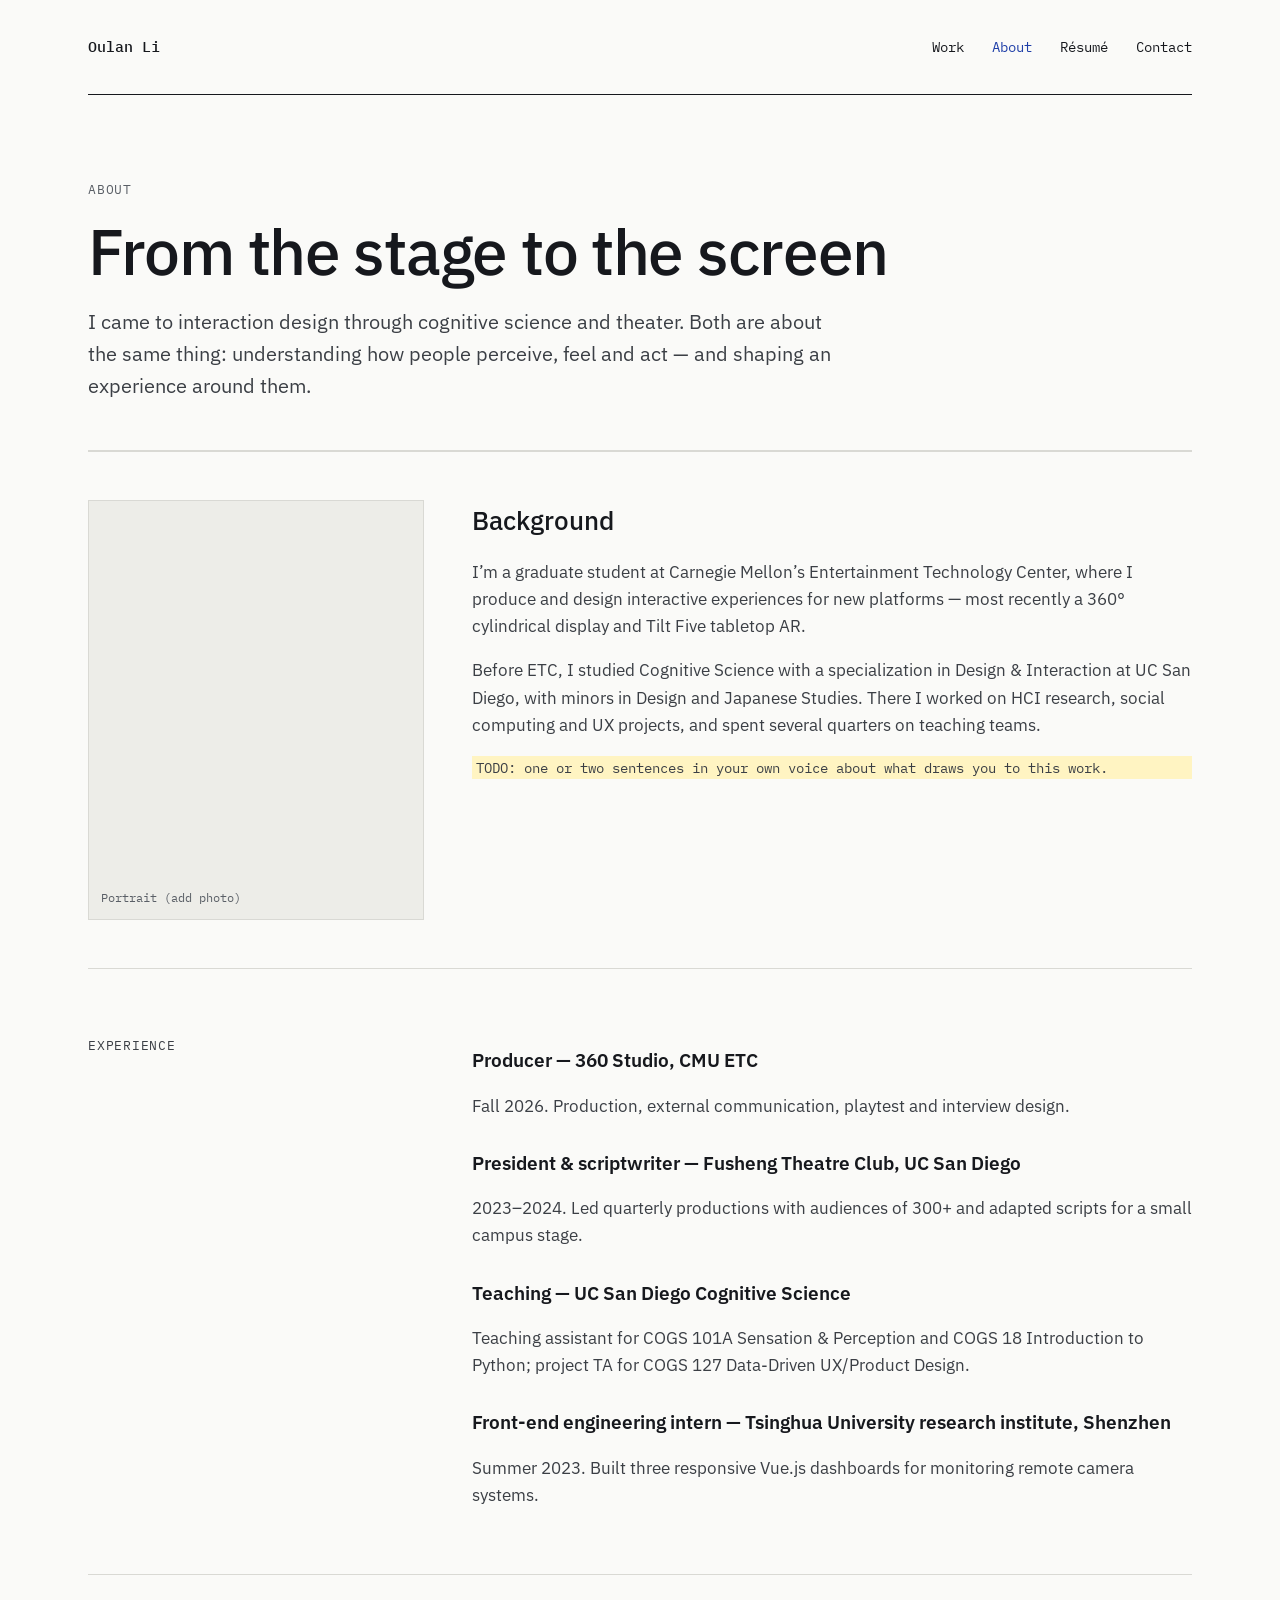
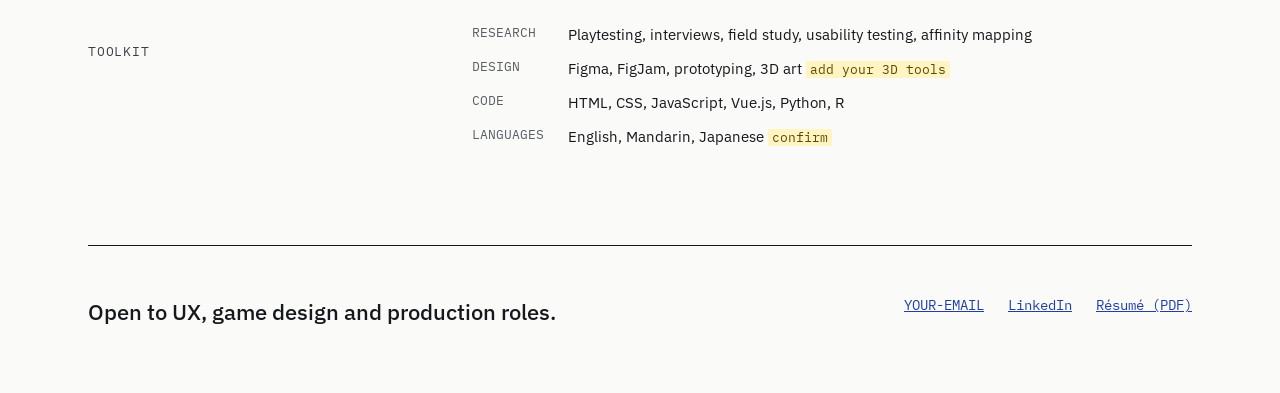
==== about.html @ d8c707fb "Initial portfolio site (Lab Notebook direction) Co-Authored-By: Claude Opus 5.5 <noreply@anthropic.c" ====
<!doctype html>
<html lang="en">
<head>
<meta charset="utf-8">
<meta name="viewport" content="width=device-width, initial-scale=1">
<title>About — Oulan Li</title>
<meta name="description" content="About Oulan Li: producer, designer and researcher at CMU's Entertainment Technology Center.">
<link rel="preconnect" href="https://fonts.googleapis.com">
<link rel="preconnect" href="https://fonts.gstatic.com" crossorigin>
<link href="https://fonts.googleapis.com/css2?family=IBM+Plex+Mono:wght@400;500&family=IBM+Plex+Sans:wght@400;500;600&display=swap" rel="stylesheet">
<link rel="stylesheet" href="assets/style.css">
</head>
<body>
<div class="wrap">

  <header class="site-header">
    <a class="name" href="index.html">Oulan Li</a>
    <nav aria-label="Main">
      <a href="index.html#work">Work</a>
      <a href="about.html" aria-current="page">About</a>
      <a href="assets/Oulan-Li-Resume.pdf">Résumé</a>
      <a href="#contact">Contact</a>
    </nav>
  </header>

  <main>
    <section class="case-head">
      <p class="label">About</p>
      <h1>From the stage to the screen</h1>
      <p class="summary">I came to interaction design through cognitive science and theater. Both are about the same thing: understanding how people perceive, feel and act — and shaping an experience around them.</p>
    </section>

    <section class="case-section">
      <figure class="fig" style="max-width: 360px"><div class="placeholder" style="aspect-ratio: 4 / 5">Portrait (add photo)</div></figure>
      <div class="body">
        <h2>Background</h2>
        <p>I’m a graduate student at Carnegie Mellon’s Entertainment Technology Center, where I produce and design interactive experiences for new platforms — most recently a 360° cylindrical display and Tilt Five tabletop AR.</p>
        <p>Before ETC, I studied Cognitive Science with a specialization in Design &amp; Interaction at UC San Diego, with minors in Design and Japanese Studies. There I worked on HCI research, social computing and UX projects, and spent several quarters on teaching teams.</p>
        <p class="todo">TODO: one or two sentences in your own voice about what draws you to this work.</p>
      </div>
    </section>

    <section class="case-section">
      <p class="label">Experience</p>
      <div class="body">
        <h3>Producer — 360 Studio, CMU ETC</h3>
        <p>Fall 2026. Production, external communication, playtest and interview design.</p>
        <h3>President &amp; scriptwriter — Fusheng Theatre Club, UC San Diego</h3>
        <p>2023–2024. Led quarterly productions with audiences of 300+ and adapted scripts for a small campus stage.</p>
        <h3>Teaching — UC San Diego Cognitive Science</h3>
        <p>Teaching assistant for COGS 101A Sensation &amp; Perception and COGS 18 Introduction to Python; project TA for COGS 127 Data-Driven UX/Product Design.</p>
        <h3>Front-end engineering intern — Tsinghua University research institute, Shenzhen</h3>
        <p>Summer 2023. Built three responsive Vue.js dashboards for monitoring remote camera systems.</p>
      </div>
    </section>

    <section class="case-section">
      <p class="label">Toolkit</p>
      <div class="body">
        <dl class="facts">
          <dt>RESEARCH</dt><dd>Playtesting, interviews, field study, usability testing, affinity mapping</dd>
          <dt>DESIGN</dt><dd>Figma, FigJam, prototyping, 3D art <span class="todo">add your 3D tools</span></dd>
          <dt>CODE</dt><dd>HTML, CSS, JavaScript, Vue.js, Python, R</dd>
          <dt>LANGUAGES</dt><dd>English, Mandarin, Japanese <span class="todo">confirm</span></dd>
        </dl>
      </div>
    </section>
  </main>

  <footer class="site-footer" id="contact">
    <p>Open to UX, game design and production roles.</p>
    <div class="links">
      <a href="mailto:YOUR-EMAIL">YOUR-EMAIL</a>
      <a href="https://www.linkedin.com/in/oulan-li-69a9032a8">LinkedIn</a>
      <a href="assets/Oulan-Li-Resume.pdf">Résumé (PDF)</a>
    </div>
  </footer>
</div>
</body>
</html>
---- assets/style.css ----
/* Oulan Li — portfolio
   Edit the colors and fonts here; every page uses these variables. */
:root {
  --bg: #FAFAF8;
  --ink: #16181D;
  --body: #3B3F45;
  --muted: #5A5F66;
  --rule: #D9D9D4;
  --fig: #EDEDE8;
  --accent: #1F3FA8;
  --accent-hover: #142C7A;
  --sans: 'IBM Plex Sans', system-ui, -apple-system, sans-serif;
  --mono: 'IBM Plex Mono', ui-monospace, Menlo, monospace;
  --max: 1200px;
  --gutter: clamp(16px, 4vw, 48px);
}

*, *::before, *::after { box-sizing: border-box; }
html { scroll-behavior: smooth; }
body {
  margin: 0;
  background: var(--bg);
  color: var(--ink);
  font-family: var(--sans);
  font-size: 17px;
  line-height: 1.6;
  -webkit-font-smoothing: antialiased;
}
img, video { max-width: 100%; display: block; }
a { color: var(--accent); }
a:hover { color: var(--accent-hover); }
:focus-visible { outline: 2px solid var(--accent); outline-offset: 3px; }

.wrap { max-width: var(--max); margin: 0 auto; padding: 0 var(--gutter); }
.mono { font-family: var(--mono); }
.label { font-family: var(--mono); font-size: 13px; letter-spacing: 0.06em; color: var(--muted); text-transform: uppercase; }

/* Header */
.site-header { display: flex; flex-wrap: wrap; justify-content: space-between; align-items: center; gap: 16px; padding: 28px 0; border-bottom: 1px solid var(--ink); }
.site-header .name { font-family: var(--mono); font-weight: 500; font-size: 15px; color: var(--ink); text-decoration: none; }
.site-header nav { display: flex; flex-wrap: wrap; gap: 28px; font-family: var(--mono); font-size: 14px; }
.site-header nav a { color: var(--ink); text-decoration: none; padding: 8px 0; }
.site-header nav a:hover, .site-header nav a[aria-current="page"] { color: var(--accent); }

/* Home hero */
.hero { display: grid; grid-template-columns: repeat(auto-fit, minmax(280px, 1fr)); gap: 48px; padding: 96px 0 80px; border-bottom: 1px solid var(--rule); }
.hero .lead { grid-column: 1 / -1; max-width: 900px; }
.hero h1 { margin: 24px 0 0; font-size: clamp(32px, 4.6vw, 60px); line-height: 1.12; font-weight: 500; letter-spacing: -0.02em; }
.hero p { margin: 0; font-size: 18px; color: var(--body); }
.facts { margin: 0; display: grid; grid-template-columns: auto 1fr; gap: 10px 24px; font-size: 15px; align-content: start; }
.facts dt { font-family: var(--mono); font-size: 13px; color: var(--muted); }
.facts dd { margin: 0; }

/* Work index */
.section-head { display: flex; flex-wrap: wrap; justify-content: space-between; align-items: baseline; gap: 12px; margin-bottom: 32px; }
.section-head h2 { margin: 0; font-size: 28px; font-weight: 500; }
.work { padding: 72px 0 24px; }
.entry { display: grid; grid-template-columns: repeat(auto-fit, minmax(260px, 1fr)); gap: 32px; padding: 32px 0; border-top: 1px solid var(--rule); color: var(--ink); text-decoration: none; }
.entry:hover h3 { color: var(--accent); }
.entry .meta { display: flex; flex-wrap: wrap; gap: 12px; font-family: var(--mono); font-size: 13px; color: var(--muted); }
.entry h3 { margin: 8px 0; font-size: 30px; font-weight: 500; letter-spacing: -0.01em; transition: color .15s; }
.entry p { margin: 0 0 12px; color: var(--body); }
.entry .role { font-size: 15px; color: var(--ink); }
.entry .tags { font-family: var(--mono); font-size: 13px; color: var(--accent); }
.live { color: var(--accent); }

/* Figures: replace .placeholder with <img> when you add images */
.fig { margin: 0; }
.fig img, .fig video, .fig .placeholder { width: 100%; aspect-ratio: 16 / 10; object-fit: cover; border: 1px solid var(--rule); background: var(--fig); }
.fig .placeholder { display: flex; align-items: flex-end; padding: 12px; font-family: var(--mono); font-size: 12px; color: var(--muted); }
.fig figcaption { margin-top: 10px; font-family: var(--mono); font-size: 12px; color: var(--muted); }

/* Footer */
.site-footer { display: flex; flex-wrap: wrap; justify-content: space-between; gap: 24px; padding: 48px 0 64px; margin-top: 48px; border-top: 1px solid var(--ink); }
.site-footer p { margin: 0; font-size: 22px; font-weight: 500; }
.site-footer .links { display: flex; flex-wrap: wrap; gap: 24px; font-family: var(--mono); font-size: 14px; }

/* Case study pages */
.case-head { padding: 72px 0 48px; border-bottom: 1px solid var(--rule); }
.case-head h1 { margin: 16px 0 20px; font-size: clamp(36px, 5vw, 64px); line-height: 1.08; font-weight: 500; letter-spacing: -0.02em; }
.case-head .summary { max-width: 760px; margin: 0; font-size: 20px; color: var(--body); }
.case-facts { display: grid; grid-template-columns: repeat(auto-fit, minmax(180px, 1fr)); gap: 24px; margin: 40px 0 0; }
.case-facts dt { font-family: var(--mono); font-size: 12px; letter-spacing: 0.06em; color: var(--muted); text-transform: uppercase; }
.case-facts dd { margin: 6px 0 0; font-size: 15px; }
.case-hero { padding: 40px 0; }
.case-section { display: grid; grid-template-columns: repeat(auto-fit, minmax(260px, 1fr)); gap: 16px 48px; padding: 48px 0; border-top: 1px solid var(--rule); }
.case-section > .label { padding-top: 6px; }
.case-section .body { grid-column: span 2; max-width: 760px; }
@media (max-width: 640px) { .case-section .body { grid-column: auto; } }
.case-section h2 { margin: 0 0 16px; font-size: 26px; font-weight: 500; }
.case-section h3 { margin: 28px 0 8px; font-size: 19px; font-weight: 600; }
.case-section p, .case-section li { color: var(--body); }
.case-section ul, .case-section ol { padding-left: 20px; }
.case-section li { margin-bottom: 8px; }
.figs { display: grid; grid-template-columns: repeat(auto-fit, minmax(260px, 1fr)); gap: 24px; margin: 24px 0; }
.callout { margin: 24px 0; padding: 20px 24px; border-left: 0; border-top: 2px solid var(--ink); background: #F1F1EC; }
.callout p { margin: 0; color: var(--ink); }
.case-nav { display: flex; flex-wrap: wrap; justify-content: space-between; gap: 16px; padding: 40px 0; border-top: 1px solid var(--ink); font-family: var(--mono); font-size: 14px; }
.case-nav a { text-decoration: none; }
.todo { background: #FFF4C2; color: #5C4A00; padding: 0 4px; font-family: var(--mono); font-size: 0.85em; }
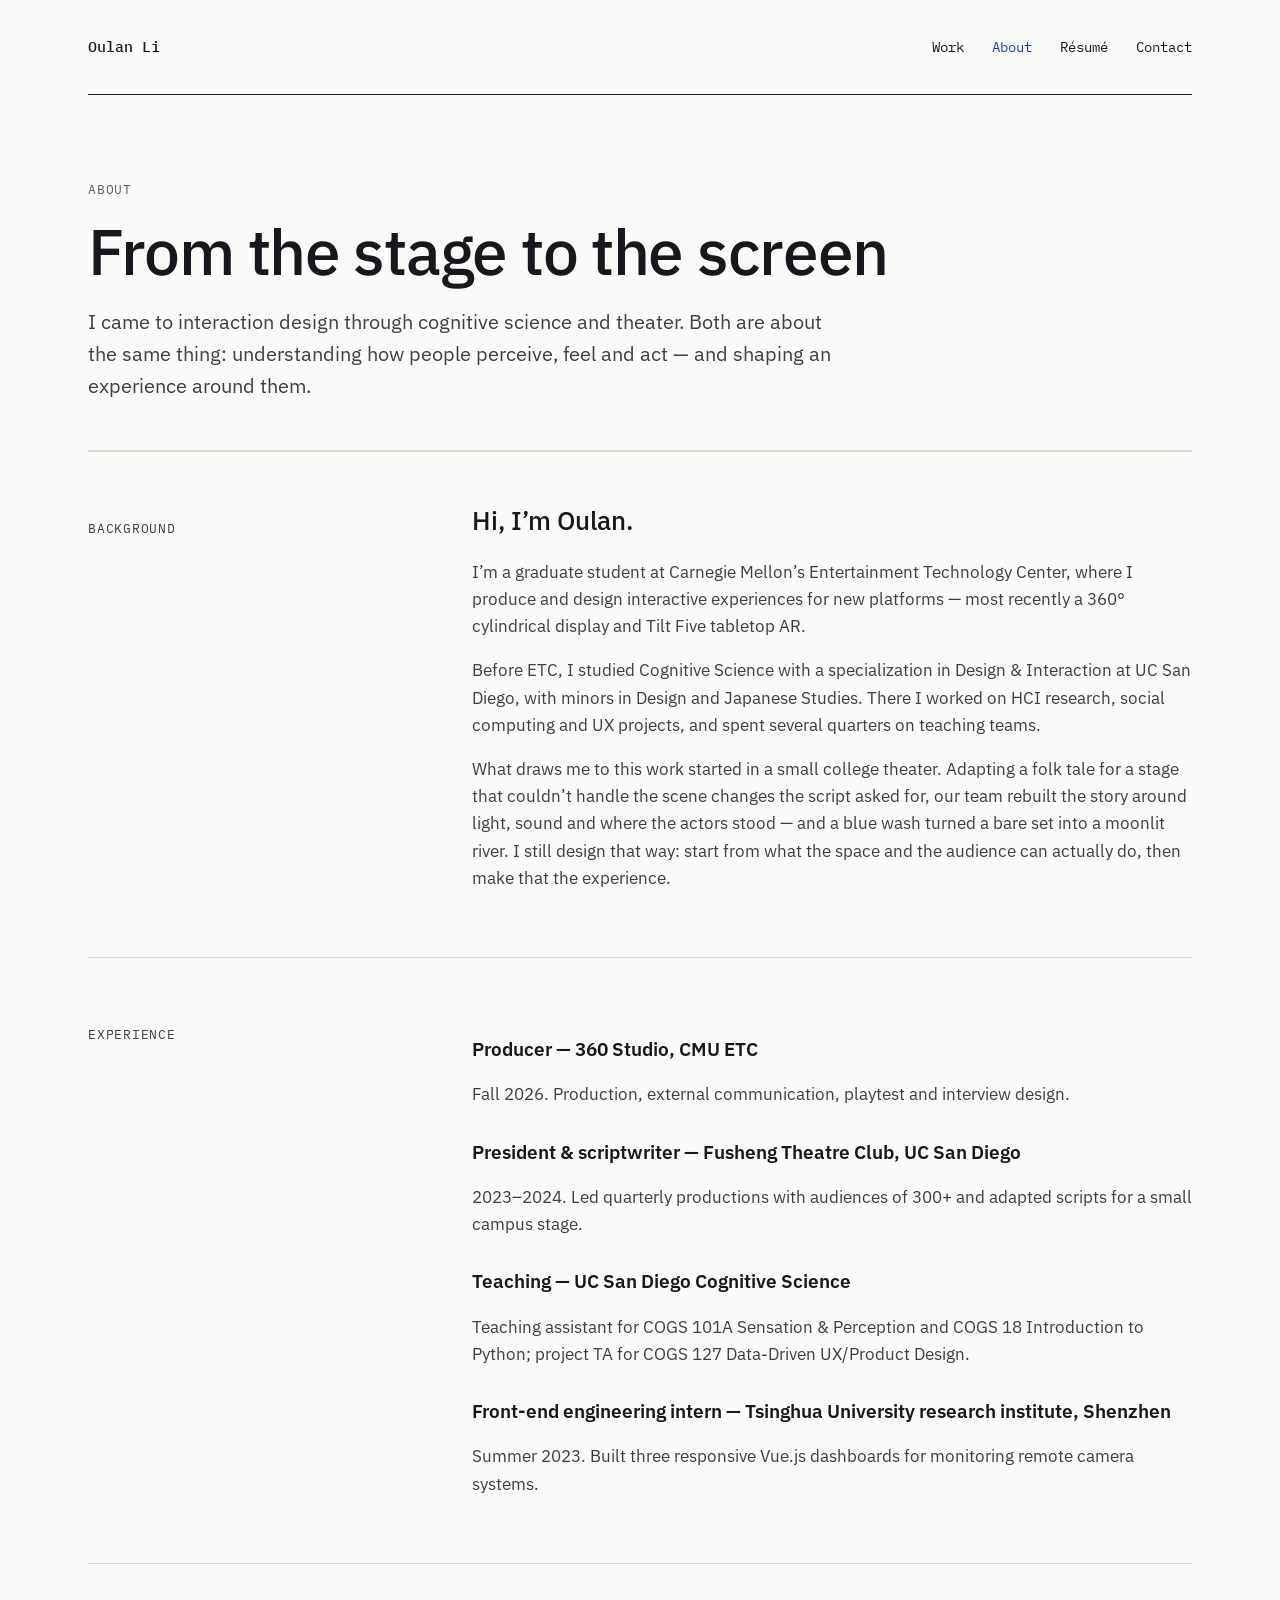
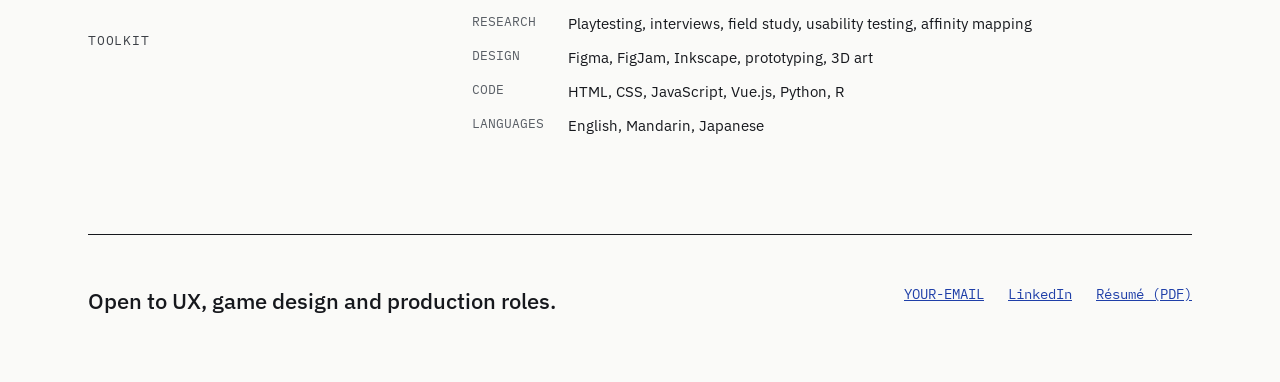
==== commit 96ba1f2f: "Add project images and fill in case study content Co-Authored-By: Claude Opus 5.5 <noreply@anthropic" ====
--- a/about.html
+++ b/about.html
@@ -31,12 +31,12 @@
     </section>
 
     <section class="case-section">
-      <figure class="fig" style="max-width: 360px"><div class="placeholder" style="aspect-ratio: 4 / 5">Portrait (add photo)</div></figure>
+      <p class="label">Background</p>
       <div class="body">
-        <h2>Background</h2>
+        <h2>Hi, I’m Oulan.</h2>
         <p>I’m a graduate student at Carnegie Mellon’s Entertainment Technology Center, where I produce and design interactive experiences for new platforms — most recently a 360° cylindrical display and Tilt Five tabletop AR.</p>
         <p>Before ETC, I studied Cognitive Science with a specialization in Design &amp; Interaction at UC San Diego, with minors in Design and Japanese Studies. There I worked on HCI research, social computing and UX projects, and spent several quarters on teaching teams.</p>
-        <p class="todo">TODO: one or two sentences in your own voice about what draws you to this work.</p>
+        <p>What draws me to this work started in a small college theater. Adapting a folk tale for a stage that couldn’t handle the scene changes the script asked for, our team rebuilt the story around light, sound and where the actors stood — and a blue wash turned a bare set into a moonlit river. I still design that way: start from what the space and the audience can actually do, then make that the experience.</p>
       </div>
     </section>
 
@@ -59,9 +59,9 @@
       <div class="body">
         <dl class="facts">
           <dt>RESEARCH</dt><dd>Playtesting, interviews, field study, usability testing, affinity mapping</dd>
-          <dt>DESIGN</dt><dd>Figma, FigJam, prototyping, 3D art <span class="todo">add your 3D tools</span></dd>
+          <dt>DESIGN</dt><dd>Figma, FigJam, Inkscape, prototyping, 3D art</dd>
           <dt>CODE</dt><dd>HTML, CSS, JavaScript, Vue.js, Python, R</dd>
-          <dt>LANGUAGES</dt><dd>English, Mandarin, Japanese <span class="todo">confirm</span></dd>
+          <dt>LANGUAGES</dt><dd>English, Mandarin, Japanese</dd>
         </dl>
       </div>
     </section>
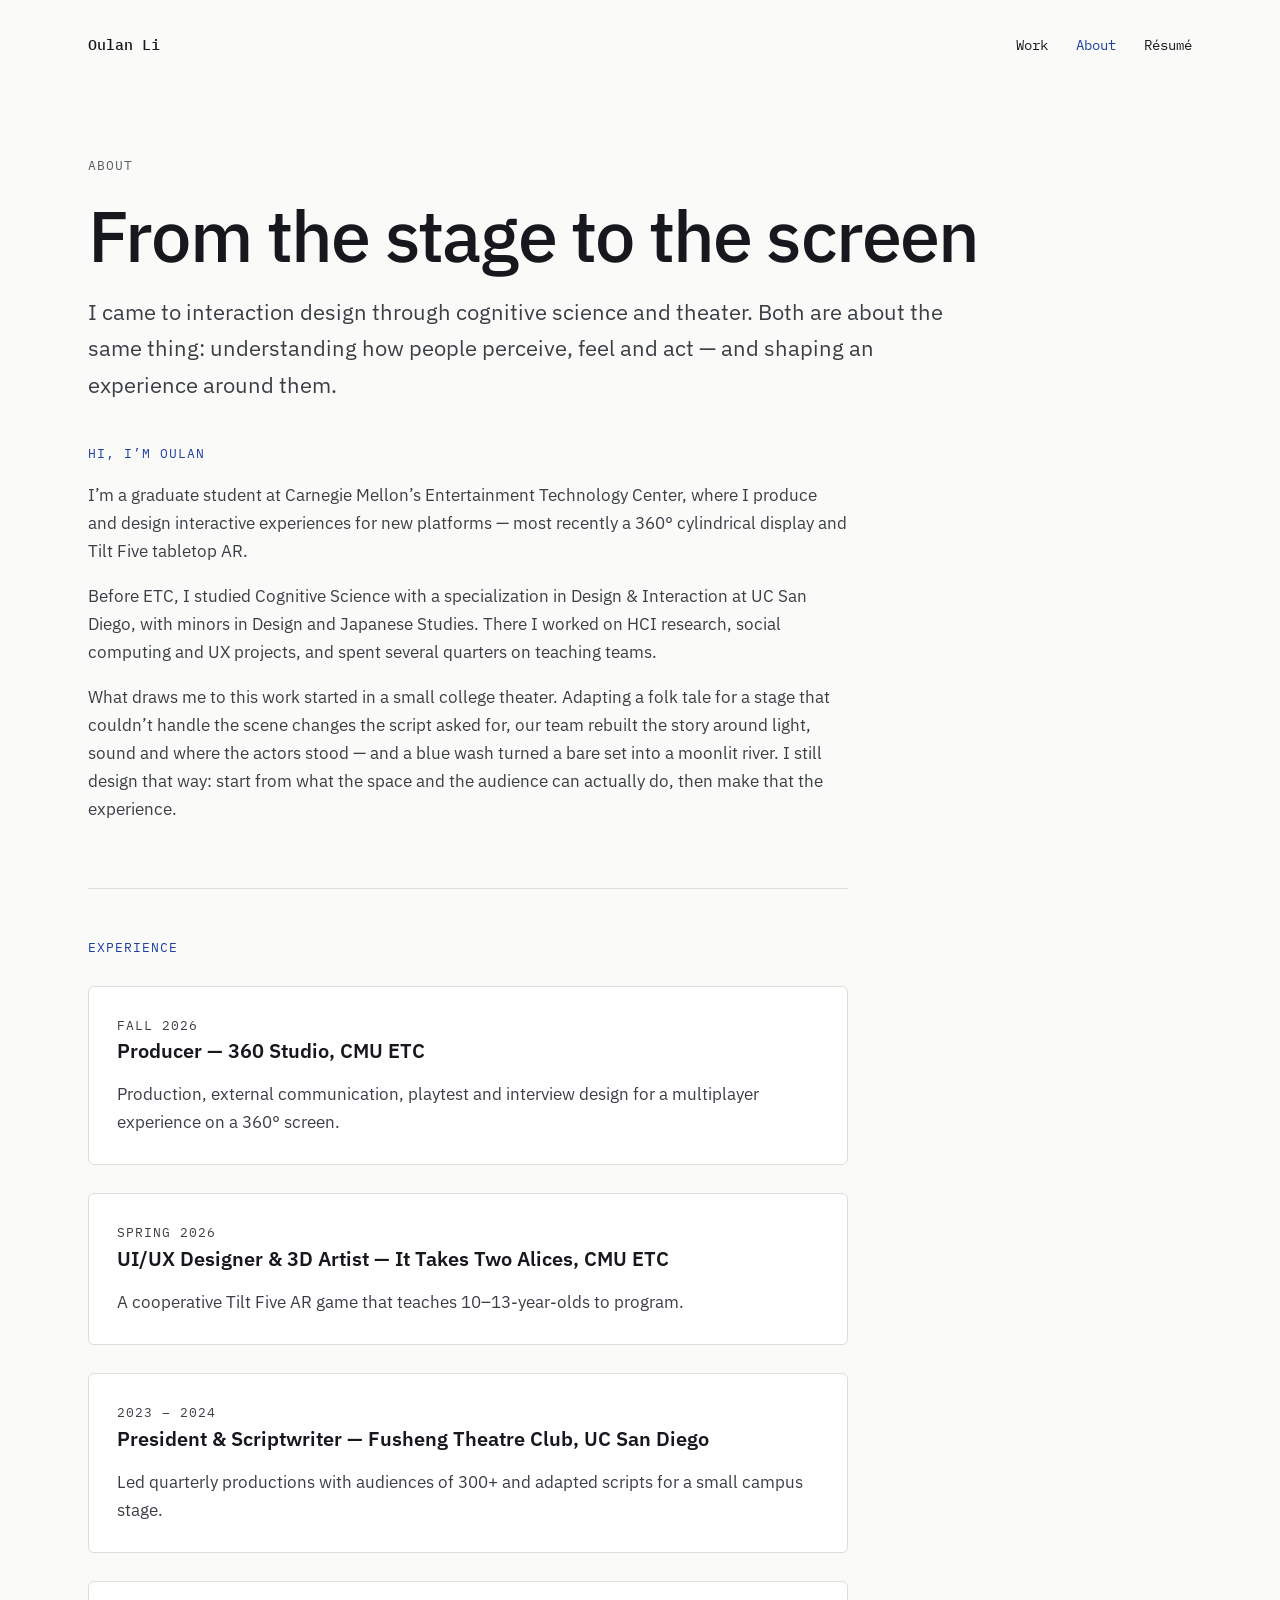
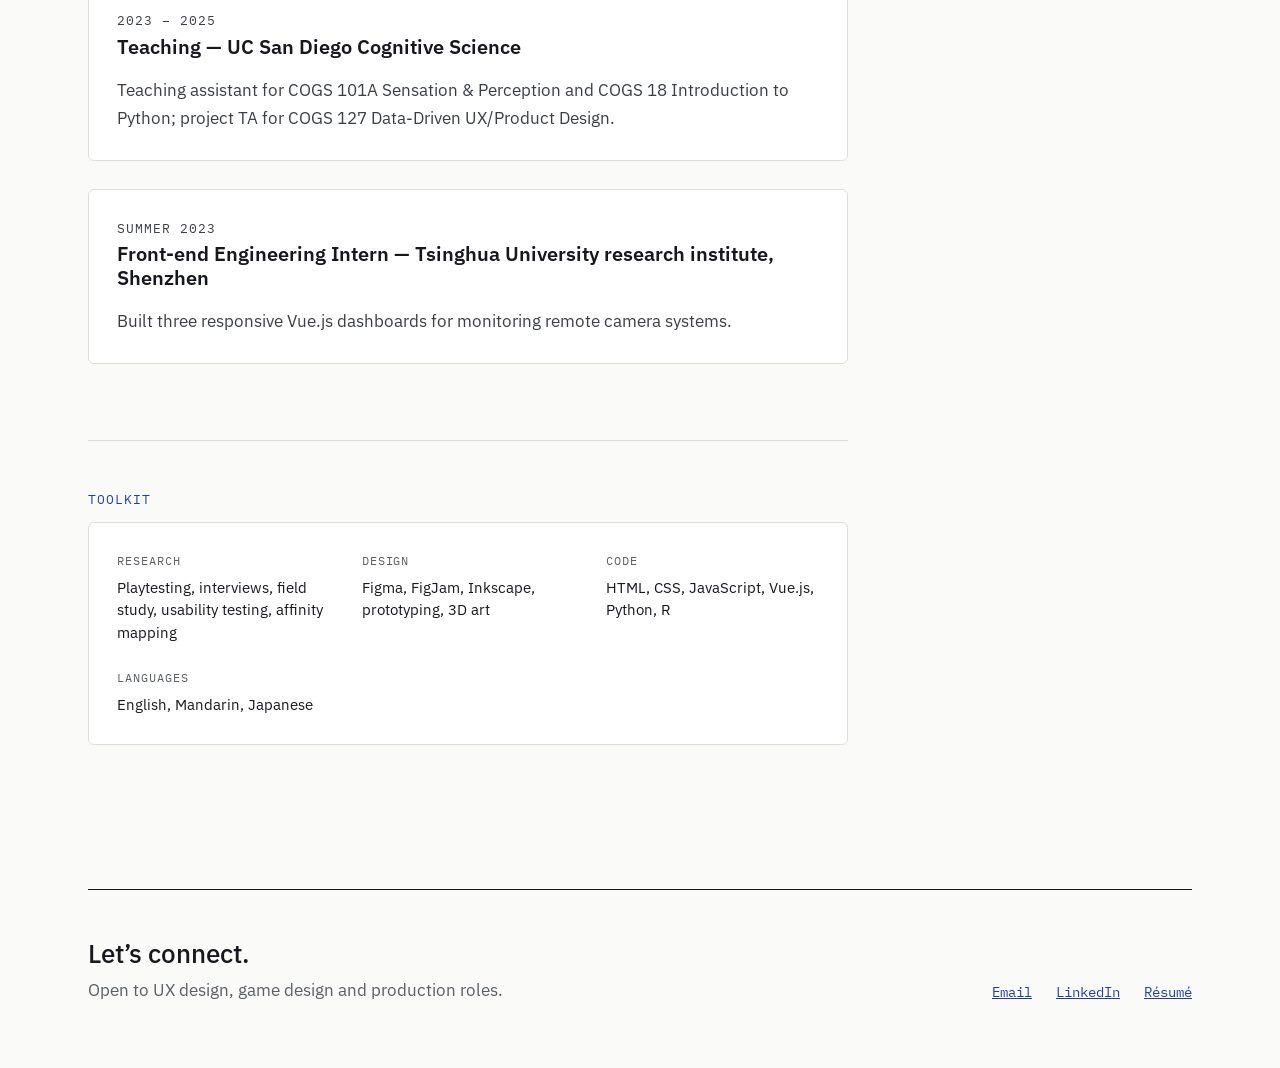
==== commit d1c6a7f3: "Restructure homepage and case studies after reference portfolios Co-Authored-By: Claude Opus 5.5 <no" ====
--- a/about.html
+++ b/about.html
@@ -4,7 +4,7 @@
 <meta charset="utf-8">
 <meta name="viewport" content="width=device-width, initial-scale=1">
 <title>About — Oulan Li</title>
-<meta name="description" content="About Oulan Li: producer, designer and researcher at CMU's Entertainment Technology Center.">
+<meta name="description" content="About Oulan Li: producer, designer and researcher at CMU’s Entertainment Technology Center.">
 <link rel="preconnect" href="https://fonts.googleapis.com">
 <link rel="preconnect" href="https://fonts.gstatic.com" crossorigin>
 <link href="https://fonts.googleapis.com/css2?family=IBM+Plex+Mono:wght@400;500&family=IBM+Plex+Sans:wght@400;500;600&display=swap" rel="stylesheet">
@@ -12,67 +12,52 @@
 </head>
 <body>
 <div class="wrap">
-
   <header class="site-header">
     <a class="name" href="index.html">Oulan Li</a>
     <nav aria-label="Main">
       <a href="index.html#work">Work</a>
       <a href="about.html" aria-current="page">About</a>
       <a href="assets/Oulan-Li-Resume.pdf">Résumé</a>
-      <a href="#contact">Contact</a>
     </nav>
   </header>
-
   <main>
-    <section class="case-head">
+    <header class="cs-head" style="text-align:left; margin:0; max-width:900px">
       <p class="label">About</p>
       <h1>From the stage to the screen</h1>
-      <p class="summary">I came to interaction design through cognitive science and theater. Both are about the same thing: understanding how people perceive, feel and act — and shaping an experience around them.</p>
-    </section>
-
-    <section class="case-section">
-      <p class="label">Background</p>
-      <div class="body">
-        <h2>Hi, I’m Oulan.</h2>
+      <p class="sub">I came to interaction design through cognitive science and theater. Both are about the same thing: understanding how people perceive, feel and act — and shaping an experience around them.</p>
+    </header>
+    <div class="cs-body">
+      <section class="cs-section" id="story"><p class="label">Hi, I’m Oulan</p>
         <p>I’m a graduate student at Carnegie Mellon’s Entertainment Technology Center, where I produce and design interactive experiences for new platforms — most recently a 360° cylindrical display and Tilt Five tabletop AR.</p>
         <p>Before ETC, I studied Cognitive Science with a specialization in Design &amp; Interaction at UC San Diego, with minors in Design and Japanese Studies. There I worked on HCI research, social computing and UX projects, and spent several quarters on teaching teams.</p>
         <p>What draws me to this work started in a small college theater. Adapting a folk tale for a stage that couldn’t handle the scene changes the script asked for, our team rebuilt the story around light, sound and where the actors stood — and a blue wash turned a bare set into a moonlit river. I still design that way: start from what the space and the audience can actually do, then make that the experience.</p>
-      </div>
-    </section>
-
-    <section class="case-section">
-      <p class="label">Experience</p>
-      <div class="body">
-        <h3>Producer — 360 Studio, CMU ETC</h3>
-        <p>Fall 2026. Production, external communication, playtest and interview design.</p>
-        <h3>President &amp; scriptwriter — Fusheng Theatre Club, UC San Diego</h3>
-        <p>2023–2024. Led quarterly productions with audiences of 300+ and adapted scripts for a small campus stage.</p>
-        <h3>Teaching — UC San Diego Cognitive Science</h3>
-        <p>Teaching assistant for COGS 101A Sensation &amp; Perception and COGS 18 Introduction to Python; project TA for COGS 127 Data-Driven UX/Product Design.</p>
-        <h3>Front-end engineering intern — Tsinghua University research institute, Shenzhen</h3>
-        <p>Summer 2023. Built three responsive Vue.js dashboards for monitoring remote camera systems.</p>
-      </div>
-    </section>
-
-    <section class="case-section">
-      <p class="label">Toolkit</p>
-      <div class="body">
-        <dl class="facts">
-          <dt>RESEARCH</dt><dd>Playtesting, interviews, field study, usability testing, affinity mapping</dd>
-          <dt>DESIGN</dt><dd>Figma, FigJam, Inkscape, prototyping, 3D art</dd>
-          <dt>CODE</dt><dd>HTML, CSS, JavaScript, Vue.js, Python, R</dd>
-          <dt>LANGUAGES</dt><dd>English, Mandarin, Japanese</dd>
+      </section>
+      <section class="cs-section" id="experience"><p class="label">Experience</p>
+        <div class="iteration"><p class="label">Fall 2026</p><h3>Producer — 360 Studio, CMU ETC</h3><p>Production, external communication, playtest and interview design for a multiplayer experience on a 360° screen.</p></div>
+        <div class="iteration"><p class="label">Spring 2026</p><h3>UI/UX Designer &amp; 3D Artist — It Takes Two Alices, CMU ETC</h3><p>A cooperative Tilt Five AR game that teaches 10–13-year-olds to program.</p></div>
+        <div class="iteration"><p class="label">2023 – 2024</p><h3>President &amp; Scriptwriter — Fusheng Theatre Club, UC San Diego</h3><p>Led quarterly productions with audiences of 300+ and adapted scripts for a small campus stage.</p></div>
+        <div class="iteration"><p class="label">2023 – 2025</p><h3>Teaching — UC San Diego Cognitive Science</h3><p>Teaching assistant for COGS 101A Sensation &amp; Perception and COGS 18 Introduction to Python; project TA for COGS 127 Data-Driven UX/Product Design.</p></div>
+        <div class="iteration"><p class="label">Summer 2023</p><h3>Front-end Engineering Intern — Tsinghua University research institute, Shenzhen</h3><p>Built three responsive Vue.js dashboards for monitoring remote camera systems.</p></div>
+      </section>
+      <section class="cs-section" id="toolkit"><p class="label">Toolkit</p>
+        <dl class="meta" style="margin-top:0">
+          <div><dt>Research</dt><dd>Playtesting, interviews, field study, usability testing, affinity mapping</dd></div>
+          <div><dt>Design</dt><dd>Figma, FigJam, Inkscape, prototyping, 3D art</dd></div>
+          <div><dt>Code</dt><dd>HTML, CSS, JavaScript, Vue.js, Python, R</dd></div>
+          <div><dt>Languages</dt><dd>English, Mandarin, Japanese</dd></div>
         </dl>
-      </div>
-    </section>
+      </section>
+    </div>
   </main>
-
   <footer class="site-footer" id="contact">
-    <p>Open to UX, game design and production roles.</p>
+    <div>
+      <h2>Let’s connect.</h2>
+      <p>Open to UX design, game design and production roles.</p>
+    </div>
     <div class="links">
-      <a href="mailto:YOUR-EMAIL">YOUR-EMAIL</a>
+      <a href="mailto:YOUR-EMAIL">Email</a>
       <a href="https://www.linkedin.com/in/oulan-li-69a9032a8">LinkedIn</a>
-      <a href="assets/Oulan-Li-Resume.pdf">Résumé (PDF)</a>
+      <a href="assets/Oulan-Li-Resume.pdf">Résumé</a>
     </div>
   </footer>
 </div>
--- a/assets/style.css
+++ b/assets/style.css
@@ -1,100 +1,148 @@
 /* Oulan Li — portfolio
-   Edit the colors and fonts here; every page uses these variables. */
+   Colors and fonts are variables here; every page uses them. */
 :root {
   --bg: #FAFAF8;
+  --surface: #FFFFFF;
+  --tint: #F1F1EC;
   --ink: #16181D;
   --body: #3B3F45;
   --muted: #5A5F66;
-  --rule: #D9D9D4;
-  --fig: #EDEDE8;
+  --rule: #DEDED8;
   --accent: #1F3FA8;
   --accent-hover: #142C7A;
+  --accent-soft: #E7ECFA;
   --sans: 'IBM Plex Sans', system-ui, -apple-system, sans-serif;
   --mono: 'IBM Plex Mono', ui-monospace, Menlo, monospace;
   --max: 1200px;
+  --read: 760px;
   --gutter: clamp(16px, 4vw, 48px);
 }
 
 *, *::before, *::after { box-sizing: border-box; }
 html { scroll-behavior: smooth; }
-body {
-  margin: 0;
-  background: var(--bg);
-  color: var(--ink);
-  font-family: var(--sans);
-  font-size: 17px;
-  line-height: 1.6;
-  -webkit-font-smoothing: antialiased;
-}
+body { margin: 0; background: var(--bg); color: var(--ink); font-family: var(--sans); font-size: 17px; line-height: 1.65; -webkit-font-smoothing: antialiased; }
 img, video { max-width: 100%; display: block; }
 a { color: var(--accent); }
 a:hover { color: var(--accent-hover); }
 :focus-visible { outline: 2px solid var(--accent); outline-offset: 3px; }
+h1, h2, h3 { line-height: 1.2; }
 
 .wrap { max-width: var(--max); margin: 0 auto; padding: 0 var(--gutter); }
-.mono { font-family: var(--mono); }
-.label { font-family: var(--mono); font-size: 13px; letter-spacing: 0.06em; color: var(--muted); text-transform: uppercase; }
+.label { font-family: var(--mono); font-size: 12.5px; letter-spacing: 0.08em; color: var(--muted); text-transform: uppercase; margin: 0; }
 
-/* Header */
-.site-header { display: flex; flex-wrap: wrap; justify-content: space-between; align-items: center; gap: 16px; padding: 28px 0; border-bottom: 1px solid var(--ink); }
+/* ---------- Header ---------- */
+.site-header { display: flex; flex-wrap: wrap; justify-content: space-between; align-items: center; gap: 16px; padding: 24px 0; }
 .site-header .name { font-family: var(--mono); font-weight: 500; font-size: 15px; color: var(--ink); text-decoration: none; }
 .site-header nav { display: flex; flex-wrap: wrap; gap: 28px; font-family: var(--mono); font-size: 14px; }
-.site-header nav a { color: var(--ink); text-decoration: none; padding: 8px 0; }
+.site-header nav a { color: var(--ink); text-decoration: none; padding: 10px 0; }
 .site-header nav a:hover, .site-header nav a[aria-current="page"] { color: var(--accent); }
 
-/* Home hero */
-.hero { display: grid; grid-template-columns: repeat(auto-fit, minmax(280px, 1fr)); gap: 48px; padding: 96px 0 80px; border-bottom: 1px solid var(--rule); }
-.hero .lead { grid-column: 1 / -1; max-width: 900px; }
-.hero h1 { margin: 24px 0 0; font-size: clamp(32px, 4.6vw, 60px); line-height: 1.12; font-weight: 500; letter-spacing: -0.02em; }
-.hero p { margin: 0; font-size: 18px; color: var(--body); }
-.facts { margin: 0; display: grid; grid-template-columns: auto 1fr; gap: 10px 24px; font-size: 15px; align-content: start; }
-.facts dt { font-family: var(--mono); font-size: 13px; color: var(--muted); }
-.facts dd { margin: 0; }
+/* ---------- Home ---------- */
+.intro { padding: 88px 0 72px; max-width: 900px; }
+.intro h1 { margin: 0 0 24px; font-size: clamp(36px, 5vw, 60px); font-weight: 500; letter-spacing: -0.02em; }
+.intro h1 .hl { color: var(--accent); }
+.intro .pitch { margin: 0 0 28px; font-size: clamp(19px, 2vw, 22px); color: var(--body); max-width: 720px; }
+.creds { margin: 0; padding: 0; list-style: none; font-size: 15px; color: var(--muted); }
+.creds li { padding: 2px 0; }
+.creds strong { color: var(--ink); font-weight: 500; }
 
-/* Work index */
-.section-head { display: flex; flex-wrap: wrap; justify-content: space-between; align-items: baseline; gap: 12px; margin-bottom: 32px; }
-.section-head h2 { margin: 0; font-size: 28px; font-weight: 500; }
-.work { padding: 72px 0 24px; }
-.entry { display: grid; grid-template-columns: repeat(auto-fit, minmax(260px, 1fr)); gap: 32px; padding: 32px 0; border-top: 1px solid var(--rule); color: var(--ink); text-decoration: none; }
-.entry:hover h3 { color: var(--accent); }
-.entry .meta { display: flex; flex-wrap: wrap; gap: 12px; font-family: var(--mono); font-size: 13px; color: var(--muted); }
-.entry h3 { margin: 8px 0; font-size: 30px; font-weight: 500; letter-spacing: -0.01em; transition: color .15s; }
-.entry p { margin: 0 0 12px; color: var(--body); }
-.entry .role { font-size: 15px; color: var(--ink); }
-.entry .tags { font-family: var(--mono); font-size: 13px; color: var(--accent); }
-.live { color: var(--accent); }
+.works-head { display: flex; justify-content: space-between; align-items: baseline; gap: 12px; padding-top: 32px; border-top: 1px solid var(--ink); margin-bottom: 32px; }
+.works-head h2 { margin: 0; font-size: 22px; font-weight: 500; }
+.grid { display: grid; grid-template-columns: repeat(auto-fill, minmax(min(100%, 480px), 1fr)); gap: 56px 40px; }
+.card { display: flex; flex-direction: column; gap: 14px; color: var(--ink); text-decoration: none; }
+.card .thumb { aspect-ratio: 16 / 10; overflow: hidden; border-radius: 6px; background: var(--tint); }
+.card .thumb img { width: 100%; height: 100%; object-fit: cover; transition: transform .4s ease; }
+.card:hover .thumb img { transform: scale(1.03); }
+.card .row { display: flex; justify-content: space-between; align-items: center; gap: 12px; flex-wrap: wrap; }
+.card h3 { margin: 0; font-size: 24px; font-weight: 500; transition: color .15s; }
+.card:hover h3 { color: var(--accent); }
+.badge { display: inline-block; padding: 3px 10px; border: 1px solid var(--rule); border-radius: 999px; font-family: var(--mono); font-size: 12px; color: var(--muted); white-space: nowrap; }
+.badge.live { border-color: var(--accent); color: var(--accent); }
+.card p { margin: 0; color: var(--body); }
+.tags { font-family: var(--mono); font-size: 12.5px; color: var(--muted); }
 
-/* Figures: replace .placeholder with <img> when you add images */
-.fig { margin: 0; }
-.fig img, .fig video, .fig .placeholder { width: 100%; aspect-ratio: 16 / 10; object-fit: cover; border: 1px solid var(--rule); background: var(--fig); }
-.fig .placeholder { display: flex; align-items: flex-end; padding: 12px; font-family: var(--mono); font-size: 12px; color: var(--muted); }
-.fig figcaption { margin-top: 10px; font-family: var(--mono); font-size: 12px; color: var(--muted); }
+/* Cover used when a project has no photo yet */
+.cover { width: 100%; height: 100%; display: flex; flex-direction: column; justify-content: flex-end; padding: 28px; background: var(--c, var(--tint)); }
+.cover span { font-size: clamp(32px, 4vw, 52px); font-weight: 500; letter-spacing: -0.02em; color: var(--ink); line-height: 1; }
+.cover small { margin-top: 10px; font-family: var(--mono); font-size: 12.5px; color: var(--body); }
 
-/* Footer */
-.site-footer { display: flex; flex-wrap: wrap; justify-content: space-between; gap: 24px; padding: 48px 0 64px; margin-top: 48px; border-top: 1px solid var(--ink); }
-.site-footer p { margin: 0; font-size: 22px; font-weight: 500; }
+/* ---------- Footer ---------- */
+.site-footer { display: flex; flex-wrap: wrap; justify-content: space-between; align-items: flex-end; gap: 24px; padding: 48px 0 64px; margin-top: 96px; border-top: 1px solid var(--ink); }
+.site-footer h2 { margin: 0 0 6px; font-size: 26px; font-weight: 500; }
+.site-footer p { margin: 0; color: var(--muted); }
 .site-footer .links { display: flex; flex-wrap: wrap; gap: 24px; font-family: var(--mono); font-size: 14px; }
 
-/* Case study pages */
-.case-head { padding: 72px 0 48px; border-bottom: 1px solid var(--rule); }
-.case-head h1 { margin: 16px 0 20px; font-size: clamp(36px, 5vw, 64px); line-height: 1.08; font-weight: 500; letter-spacing: -0.02em; }
-.case-head .summary { max-width: 760px; margin: 0; font-size: 20px; color: var(--body); }
-.case-facts { display: grid; grid-template-columns: repeat(auto-fit, minmax(180px, 1fr)); gap: 24px; margin: 40px 0 0; }
-.case-facts dt { font-family: var(--mono); font-size: 12px; letter-spacing: 0.06em; color: var(--muted); text-transform: uppercase; }
-.case-facts dd { margin: 6px 0 0; font-size: 15px; }
-.case-hero { padding: 40px 0; }
-.case-section { display: grid; grid-template-columns: repeat(auto-fit, minmax(260px, 1fr)); gap: 16px 48px; padding: 48px 0; border-top: 1px solid var(--rule); }
-.case-section > .label { padding-top: 6px; }
-.case-section .body { grid-column: span 2; max-width: 760px; }
-@media (max-width: 640px) { .case-section .body { grid-column: auto; } }
-.case-section h2 { margin: 0 0 16px; font-size: 26px; font-weight: 500; }
-.case-section h3 { margin: 28px 0 8px; font-size: 19px; font-weight: 600; }
-.case-section p, .case-section li { color: var(--body); }
-.case-section ul, .case-section ol { padding-left: 20px; }
-.case-section li { margin-bottom: 8px; }
-.figs { display: grid; grid-template-columns: repeat(auto-fit, minmax(260px, 1fr)); gap: 24px; margin: 24px 0; }
-.callout { margin: 24px 0; padding: 20px 24px; border-left: 0; border-top: 2px solid var(--ink); background: #F1F1EC; }
-.callout p { margin: 0; color: var(--ink); }
-.case-nav { display: flex; flex-wrap: wrap; justify-content: space-between; gap: 16px; padding: 40px 0; border-top: 1px solid var(--ink); font-family: var(--mono); font-size: 14px; }
-.case-nav a { text-decoration: none; }
-.todo { background: #FFF4C2; color: #5C4A00; padding: 0 4px; font-family: var(--mono); font-size: 0.85em; }
+/* ---------- Case study ---------- */
+.cs-head { text-align: center; padding: 64px 0 40px; max-width: 860px; margin: 0 auto; }
+.cs-head .label { margin-bottom: 16px; }
+.cs-head h1 { margin: 0 0 16px; font-size: clamp(40px, 6vw, 72px); font-weight: 500; letter-spacing: -0.025em; }
+.cs-head .sub { margin: 0; font-size: clamp(18px, 2vw, 22px); color: var(--body); }
+.cs-hero { margin: 0 0 64px; border-radius: 6px; overflow: hidden; aspect-ratio: 16 / 8; background: var(--tint); }
+.cs-hero img { width: 100%; height: 100%; object-fit: cover; }
+
+.cs-layout { display: grid; grid-template-columns: 180px minmax(0, 1fr); gap: 56px; }
+.toc { position: sticky; top: 24px; align-self: start; display: flex; flex-direction: column; gap: 2px; font-family: var(--mono); font-size: 13px; }
+.toc a { color: var(--muted); text-decoration: none; padding: 6px 0; }
+.toc a:hover { color: var(--accent); }
+@media (max-width: 860px) { .cs-layout { grid-template-columns: 1fr; gap: 0; } .toc { display: none; } }
+
+.cs-body { max-width: var(--read); }
+.cs-section { padding: 48px 0; border-top: 1px solid var(--rule); scroll-margin-top: 16px; }
+.cs-section:first-child { border-top: 0; padding-top: 0; }
+.cs-section > .label { margin-bottom: 12px; color: var(--accent); }
+.cs-section h2 { margin: 0 0 20px; font-size: clamp(26px, 3vw, 34px); font-weight: 500; letter-spacing: -0.01em; }
+.cs-section h3 { margin: 32px 0 8px; font-size: 20px; font-weight: 600; }
+.cs-section p, .cs-section li { color: var(--body); }
+.cs-section ul, .cs-section ol { padding-left: 20px; }
+.cs-section li { margin-bottom: 8px; }
+.cs-section strong { color: var(--ink); font-weight: 600; }
+
+.meta { display: grid; grid-template-columns: repeat(auto-fit, minmax(200px, 1fr)); gap: 24px 32px; margin: 32px 0 0; padding: 28px; background: var(--surface); border: 1px solid var(--rule); border-radius: 6px; }
+.meta dt { font-family: var(--mono); font-size: 12px; letter-spacing: 0.08em; color: var(--muted); text-transform: uppercase; }
+.meta dd { margin: 6px 0 0; font-size: 15px; line-height: 1.5; }
+
+.hmw { margin: 24px 0; padding: 28px 32px; background: var(--accent-soft); border-radius: 6px; font-size: clamp(19px, 2vw, 23px); line-height: 1.45; color: var(--ink); }
+.hmw b { font-family: var(--mono); font-size: 12.5px; letter-spacing: 0.08em; color: var(--accent); display: block; margin-bottom: 8px; font-weight: 500; }
+
+.features { display: grid; gap: 16px; margin: 24px 0; }
+.feature { padding: 24px; background: var(--surface); border: 1px solid var(--rule); border-radius: 6px; }
+.feature .label { margin-bottom: 6px; }
+.feature h3 { margin: 0 0 6px; font-size: 19px; }
+.feature p { margin: 0; }
+
+.stats { display: grid; grid-template-columns: repeat(auto-fit, minmax(160px, 1fr)); gap: 16px; margin: 24px 0; }
+.stat { padding: 20px; background: var(--surface); border: 1px solid var(--rule); border-radius: 6px; }
+.stat strong { display: block; font-size: 40px; font-weight: 500; line-height: 1.1; color: var(--accent); letter-spacing: -0.02em; }
+.stat span { display: block; margin-top: 8px; font-size: 14.5px; color: var(--body); line-height: 1.45; }
+
+.insights { display: grid; grid-template-columns: repeat(auto-fit, minmax(min(100%, 220px), 1fr)); gap: 16px; margin: 24px 0; }
+.insight { padding: 24px; border-top: 2px solid var(--ink); background: var(--surface); }
+.insight .label { margin-bottom: 8px; }
+.insight h3 { margin: 0 0 8px; font-size: 18px; }
+.insight p { margin: 0; font-size: 16px; }
+
+.iteration { margin: 28px 0; padding: 28px; background: var(--surface); border: 1px solid var(--rule); border-radius: 6px; }
+.iteration h3 { margin: 4px 0 10px; }
+.iteration p:last-child { margin-bottom: 0; }
+.takeaway { margin-top: 16px; padding-top: 16px; border-top: 1px dashed var(--rule); }
+.takeaway b { font-family: var(--mono); font-size: 12px; letter-spacing: 0.08em; color: var(--accent); text-transform: uppercase; font-weight: 500; }
+
+blockquote { margin: 24px 0; padding: 0 0 0 0; font-size: 21px; line-height: 1.45; color: var(--ink); }
+blockquote cite { display: block; margin-top: 8px; font-family: var(--mono); font-size: 12.5px; font-style: normal; color: var(--muted); }
+
+.fig { margin: 28px 0; }
+.fig img { width: 100%; border-radius: 6px; background: var(--tint); }
+.fig figcaption { margin-top: 10px; font-family: var(--mono); font-size: 12px; color: var(--muted); }
+.figs { display: grid; grid-template-columns: repeat(auto-fit, minmax(min(100%, 300px), 1fr)); gap: 16px; }
+.figs .fig { margin: 0; }
+.figs .fig img { aspect-ratio: 4 / 3; object-fit: cover; }
+
+.learnings { counter-reset: l; list-style: none; padding: 0 !important; }
+.learnings li { counter-increment: l; position: relative; padding: 0 0 20px 48px; }
+.learnings li::before { content: counter(l, decimal-leading-zero); position: absolute; left: 0; top: 2px; font-family: var(--mono); font-size: 14px; color: var(--accent); }
+.learnings h3 { margin: 0 0 6px; font-size: 18px; }
+
+.next { margin-top: 64px; padding-top: 32px; border-top: 1px solid var(--ink); }
+.next h2 { margin: 0 0 24px; font-size: 22px; font-weight: 500; }
+.next .grid { gap: 32px; }
+.next .card h3 { font-size: 20px; }
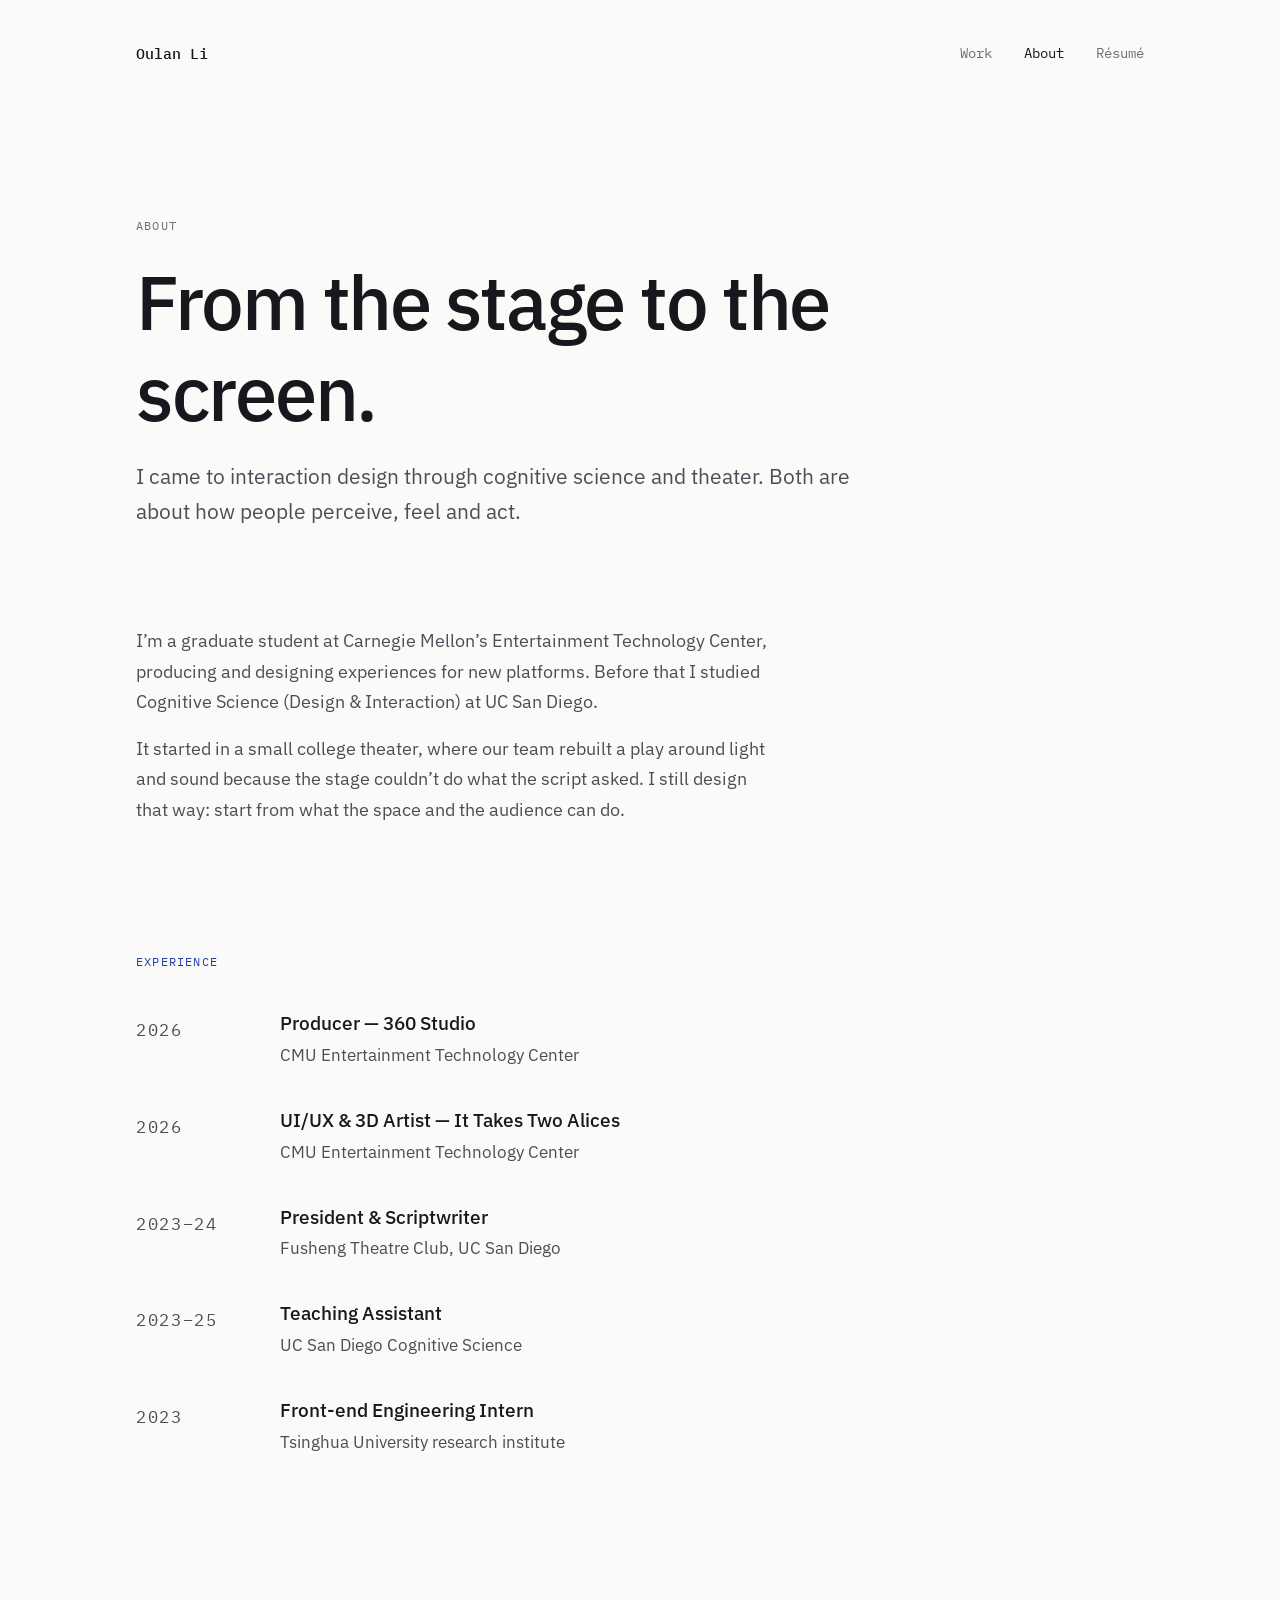
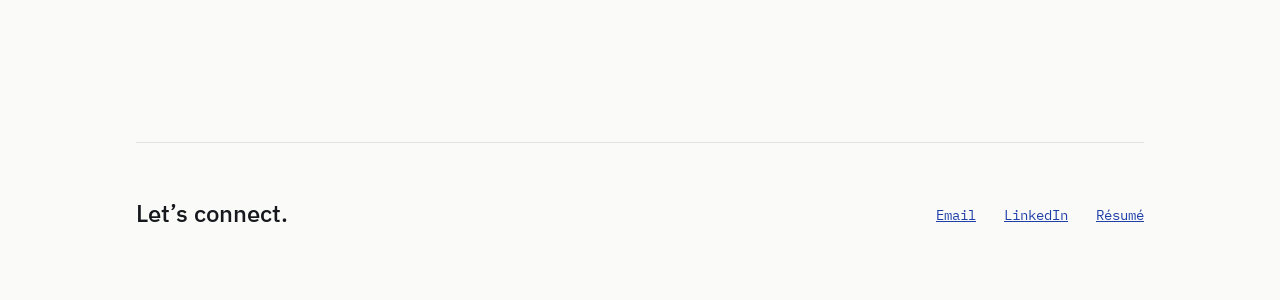
==== commit f9cc86da: "Simplify copy and add whitespace across all pages Co-Authored-By: Claude Opus 5.5 <noreply@anthropic" ====
--- a/about.html
+++ b/about.html
@@ -4,7 +4,7 @@
 <meta charset="utf-8">
 <meta name="viewport" content="width=device-width, initial-scale=1">
 <title>About — Oulan Li</title>
-<meta name="description" content="About Oulan Li: producer, designer and researcher at CMU’s Entertainment Technology Center.">
+<meta name="description" content="About Oulan Li.">
 <link rel="preconnect" href="https://fonts.googleapis.com">
 <link rel="preconnect" href="https://fonts.gstatic.com" crossorigin>
 <link href="https://fonts.googleapis.com/css2?family=IBM+Plex+Mono:wght@400;500&family=IBM+Plex+Sans:wght@400;500;600&display=swap" rel="stylesheet">
@@ -14,51 +14,24 @@
 <div class="wrap">
   <header class="site-header">
     <a class="name" href="index.html">Oulan Li</a>
-    <nav aria-label="Main">
-      <a href="index.html#work">Work</a>
-      <a href="about.html" aria-current="page">About</a>
-      <a href="assets/Oulan-Li-Resume.pdf">Résumé</a>
-    </nav>
+    <nav aria-label="Main"><a href="index.html#work">Work</a><a href="about.html" aria-current="page">About</a><a href="assets/Oulan-Li-Resume.pdf">Résumé</a></nav>
   </header>
   <main>
-    <header class="cs-head" style="text-align:left; margin:0; max-width:900px">
-      <p class="label">About</p>
-      <h1>From the stage to the screen</h1>
-      <p class="sub">I came to interaction design through cognitive science and theater. Both are about the same thing: understanding how people perceive, feel and act — and shaping an experience around them.</p>
-    </header>
-    <div class="cs-body">
-      <section class="cs-section" id="story"><p class="label">Hi, I’m Oulan</p>
-        <p>I’m a graduate student at Carnegie Mellon’s Entertainment Technology Center, where I produce and design interactive experiences for new platforms — most recently a 360° cylindrical display and Tilt Five tabletop AR.</p>
-        <p>Before ETC, I studied Cognitive Science with a specialization in Design &amp; Interaction at UC San Diego, with minors in Design and Japanese Studies. There I worked on HCI research, social computing and UX projects, and spent several quarters on teaching teams.</p>
-        <p>What draws me to this work started in a small college theater. Adapting a folk tale for a stage that couldn’t handle the scene changes the script asked for, our team rebuilt the story around light, sound and where the actors stood — and a blue wash turned a bare set into a moonlit river. I still design that way: start from what the space and the audience can actually do, then make that the experience.</p>
+    <header class="cs-head" style="text-align:left; margin:0; max-width:760px"><p class="label">About</p><h1>From the stage to the screen.</h1>
+      <p class="sub">I came to interaction design through cognitive science and theater. Both are about how people perceive, feel and act.</p></header>
+    <div class="cs-body" style="margin:0; padding-top:40px">
+      <section class="cs-section">
+        <p>I’m a graduate student at Carnegie Mellon’s Entertainment Technology Center, producing and designing experiences for new platforms. Before that I studied Cognitive Science (Design &amp; Interaction) at UC San Diego.</p>
+        <p>It started in a small college theater, where our team rebuilt a play around light and sound because the stage couldn’t do what the script asked. I still design that way: start from what the space and the audience can do.</p>
       </section>
-      <section class="cs-section" id="experience"><p class="label">Experience</p>
-        <div class="iteration"><p class="label">Fall 2026</p><h3>Producer — 360 Studio, CMU ETC</h3><p>Production, external communication, playtest and interview design for a multiplayer experience on a 360° screen.</p></div>
-        <div class="iteration"><p class="label">Spring 2026</p><h3>UI/UX Designer &amp; 3D Artist — It Takes Two Alices, CMU ETC</h3><p>A cooperative Tilt Five AR game that teaches 10–13-year-olds to program.</p></div>
-        <div class="iteration"><p class="label">2023 – 2024</p><h3>President &amp; Scriptwriter — Fusheng Theatre Club, UC San Diego</h3><p>Led quarterly productions with audiences of 300+ and adapted scripts for a small campus stage.</p></div>
-        <div class="iteration"><p class="label">2023 – 2025</p><h3>Teaching — UC San Diego Cognitive Science</h3><p>Teaching assistant for COGS 101A Sensation &amp; Perception and COGS 18 Introduction to Python; project TA for COGS 127 Data-Driven UX/Product Design.</p></div>
-        <div class="iteration"><p class="label">Summer 2023</p><h3>Front-end Engineering Intern — Tsinghua University research institute, Shenzhen</h3><p>Built three responsive Vue.js dashboards for monitoring remote camera systems.</p></div>
-      </section>
-      <section class="cs-section" id="toolkit"><p class="label">Toolkit</p>
-        <dl class="meta" style="margin-top:0">
-          <div><dt>Research</dt><dd>Playtesting, interviews, field study, usability testing, affinity mapping</dd></div>
-          <div><dt>Design</dt><dd>Figma, FigJam, Inkscape, prototyping, 3D art</dd></div>
-          <div><dt>Code</dt><dd>HTML, CSS, JavaScript, Vue.js, Python, R</dd></div>
-          <div><dt>Languages</dt><dd>English, Mandarin, Japanese</dd></div>
-        </dl>
+      <section class="cs-section"><p class="label">Experience</p>
+        <div class="steps"><div class="step"><p class="label">2026</p><div><h3>Producer — 360 Studio</h3><p>CMU Entertainment Technology Center</p></div></div><div class="step"><p class="label">2026</p><div><h3>UI/UX & 3D Artist — It Takes Two Alices</h3><p>CMU Entertainment Technology Center</p></div></div><div class="step"><p class="label">2023–24</p><div><h3>President & Scriptwriter</h3><p>Fusheng Theatre Club, UC San Diego</p></div></div><div class="step"><p class="label">2023–25</p><div><h3>Teaching Assistant</h3><p>UC San Diego Cognitive Science</p></div></div><div class="step"><p class="label">2023</p><div><h3>Front-end Engineering Intern</h3><p>Tsinghua University research institute</p></div></div></div>
       </section>
     </div>
   </main>
-  <footer class="site-footer" id="contact">
-    <div>
-      <h2>Let’s connect.</h2>
-      <p>Open to UX design, game design and production roles.</p>
-    </div>
-    <div class="links">
-      <a href="mailto:YOUR-EMAIL">Email</a>
-      <a href="https://www.linkedin.com/in/oulan-li-69a9032a8">LinkedIn</a>
-      <a href="assets/Oulan-Li-Resume.pdf">Résumé</a>
-    </div>
+  <footer class="site-footer">
+    <h2>Let’s connect.</h2>
+    <div class="links"><a href="mailto:YOUR-EMAIL">Email</a><a href="https://www.linkedin.com/in/oulan-li-69a9032a8">LinkedIn</a><a href="assets/Oulan-Li-Resume.pdf">Résumé</a></div>
   </footer>
 </div>
 </body>
--- a/assets/style.css
+++ b/assets/style.css
@@ -2,147 +2,117 @@
    Colors and fonts are variables here; every page uses them. */
 :root {
   --bg: #FAFAF8;
-  --surface: #FFFFFF;
-  --tint: #F1F1EC;
+  --tint: #F0F0EB;
   --ink: #16181D;
-  --body: #3B3F45;
-  --muted: #5A5F66;
-  --rule: #DEDED8;
+  --body: #4A4E55;
+  --muted: #6B7078;
+  --rule: #E2E2DC;
   --accent: #1F3FA8;
   --accent-hover: #142C7A;
-  --accent-soft: #E7ECFA;
   --sans: 'IBM Plex Sans', system-ui, -apple-system, sans-serif;
   --mono: 'IBM Plex Mono', ui-monospace, Menlo, monospace;
-  --max: 1200px;
-  --read: 760px;
-  --gutter: clamp(16px, 4vw, 48px);
+  --max: 1120px;
+  --read: 640px;
+  --gutter: clamp(20px, 5vw, 56px);
 }
 
 *, *::before, *::after { box-sizing: border-box; }
 html { scroll-behavior: smooth; }
-body { margin: 0; background: var(--bg); color: var(--ink); font-family: var(--sans); font-size: 17px; line-height: 1.65; -webkit-font-smoothing: antialiased; }
+body { margin: 0; background: var(--bg); color: var(--ink); font-family: var(--sans); font-size: 18px; line-height: 1.7; -webkit-font-smoothing: antialiased; }
 img, video { max-width: 100%; display: block; }
 a { color: var(--accent); }
 a:hover { color: var(--accent-hover); }
 :focus-visible { outline: 2px solid var(--accent); outline-offset: 3px; }
-h1, h2, h3 { line-height: 1.2; }
+h1, h2, h3 { line-height: 1.2; font-weight: 500; }
+p { margin: 0; }
 
 .wrap { max-width: var(--max); margin: 0 auto; padding: 0 var(--gutter); }
-.label { font-family: var(--mono); font-size: 12.5px; letter-spacing: 0.08em; color: var(--muted); text-transform: uppercase; margin: 0; }
+.label { font-family: var(--mono); font-size: 12px; letter-spacing: 0.1em; color: var(--muted); text-transform: uppercase; margin: 0; }
 
 /* ---------- Header ---------- */
-.site-header { display: flex; flex-wrap: wrap; justify-content: space-between; align-items: center; gap: 16px; padding: 24px 0; }
+.site-header { display: flex; flex-wrap: wrap; justify-content: space-between; align-items: center; gap: 16px; padding: 32px 0; }
 .site-header .name { font-family: var(--mono); font-weight: 500; font-size: 15px; color: var(--ink); text-decoration: none; }
-.site-header nav { display: flex; flex-wrap: wrap; gap: 28px; font-family: var(--mono); font-size: 14px; }
-.site-header nav a { color: var(--ink); text-decoration: none; padding: 10px 0; }
-.site-header nav a:hover, .site-header nav a[aria-current="page"] { color: var(--accent); }
+.site-header nav { display: flex; flex-wrap: wrap; gap: 32px; font-family: var(--mono); font-size: 14px; }
+.site-header nav a { color: var(--muted); text-decoration: none; padding: 10px 0; }
+.site-header nav a:hover, .site-header nav a[aria-current="page"] { color: var(--ink); }
 
 /* ---------- Home ---------- */
-.intro { padding: 88px 0 72px; max-width: 900px; }
-.intro h1 { margin: 0 0 24px; font-size: clamp(36px, 5vw, 60px); font-weight: 500; letter-spacing: -0.02em; }
+.intro { padding: clamp(96px, 16vh, 180px) 0 clamp(96px, 14vh, 160px); max-width: 820px; }
+.intro h1 { margin: 0 0 28px; font-size: clamp(38px, 5.4vw, 64px); letter-spacing: -0.025em; }
 .intro h1 .hl { color: var(--accent); }
-.intro .pitch { margin: 0 0 28px; font-size: clamp(19px, 2vw, 22px); color: var(--body); max-width: 720px; }
-.creds { margin: 0; padding: 0; list-style: none; font-size: 15px; color: var(--muted); }
-.creds li { padding: 2px 0; }
-.creds strong { color: var(--ink); font-weight: 500; }
+.intro p { font-size: clamp(18px, 1.8vw, 21px); color: var(--body); max-width: 600px; }
+.intro .creds { margin-top: 20px; font-size: 15px; color: var(--muted); }
 
-.works-head { display: flex; justify-content: space-between; align-items: baseline; gap: 12px; padding-top: 32px; border-top: 1px solid var(--ink); margin-bottom: 32px; }
-.works-head h2 { margin: 0; font-size: 22px; font-weight: 500; }
-.grid { display: grid; grid-template-columns: repeat(auto-fill, minmax(min(100%, 480px), 1fr)); gap: 56px 40px; }
-.card { display: flex; flex-direction: column; gap: 14px; color: var(--ink); text-decoration: none; }
-.card .thumb { aspect-ratio: 16 / 10; overflow: hidden; border-radius: 6px; background: var(--tint); }
-.card .thumb img { width: 100%; height: 100%; object-fit: cover; transition: transform .4s ease; }
-.card:hover .thumb img { transform: scale(1.03); }
-.card .row { display: flex; justify-content: space-between; align-items: center; gap: 12px; flex-wrap: wrap; }
-.card h3 { margin: 0; font-size: 24px; font-weight: 500; transition: color .15s; }
+.grid { display: grid; grid-template-columns: repeat(auto-fill, minmax(min(100%, 460px), 1fr)); gap: 96px 48px; }
+.card { display: flex; flex-direction: column; color: var(--ink); text-decoration: none; }
+.card .thumb { aspect-ratio: 4 / 3; overflow: hidden; border-radius: 4px; background: var(--tint); margin-bottom: 24px; }
+.card .thumb img { width: 100%; height: 100%; object-fit: cover; transition: transform .5s ease; }
+.card:hover .thumb img { transform: scale(1.025); }
+.card h3 { margin: 0 0 8px; font-size: 24px; transition: color .15s; }
 .card:hover h3 { color: var(--accent); }
-.badge { display: inline-block; padding: 3px 10px; border: 1px solid var(--rule); border-radius: 999px; font-family: var(--mono); font-size: 12px; color: var(--muted); white-space: nowrap; }
-.badge.live { border-color: var(--accent); color: var(--accent); }
-.card p { margin: 0; color: var(--body); }
-.tags { font-family: var(--mono); font-size: 12.5px; color: var(--muted); }
+.card p { color: var(--body); font-size: 17px; max-width: 460px; }
+.card .role { margin-top: 12px; font-family: var(--mono); font-size: 12.5px; color: var(--muted); }
+.card .role .live { color: var(--accent); }
 
-/* Cover used when a project has no photo yet */
-.cover { width: 100%; height: 100%; display: flex; flex-direction: column; justify-content: flex-end; padding: 28px; background: var(--c, var(--tint)); }
+.cover { width: 100%; height: 100%; display: flex; align-items: flex-end; padding: 32px; background: var(--c, var(--tint)); }
 .cover span { font-size: clamp(32px, 4vw, 52px); font-weight: 500; letter-spacing: -0.02em; color: var(--ink); line-height: 1; }
-.cover small { margin-top: 10px; font-family: var(--mono); font-size: 12.5px; color: var(--body); }
 
 /* ---------- Footer ---------- */
-.site-footer { display: flex; flex-wrap: wrap; justify-content: space-between; align-items: flex-end; gap: 24px; padding: 48px 0 64px; margin-top: 96px; border-top: 1px solid var(--ink); }
-.site-footer h2 { margin: 0 0 6px; font-size: 26px; font-weight: 500; }
-.site-footer p { margin: 0; color: var(--muted); }
-.site-footer .links { display: flex; flex-wrap: wrap; gap: 24px; font-family: var(--mono); font-size: 14px; }
+.site-footer { display: flex; flex-wrap: wrap; justify-content: space-between; align-items: flex-end; gap: 24px; padding: 56px 0 72px; margin-top: 160px; border-top: 1px solid var(--rule); }
+.site-footer h2 { margin: 0; font-size: 24px; }
+.site-footer .links { display: flex; flex-wrap: wrap; gap: 28px; font-family: var(--mono); font-size: 14px; }
 
 /* ---------- Case study ---------- */
-.cs-head { text-align: center; padding: 64px 0 40px; max-width: 860px; margin: 0 auto; }
-.cs-head .label { margin-bottom: 16px; }
-.cs-head h1 { margin: 0 0 16px; font-size: clamp(40px, 6vw, 72px); font-weight: 500; letter-spacing: -0.025em; }
-.cs-head .sub { margin: 0; font-size: clamp(18px, 2vw, 22px); color: var(--body); }
-.cs-hero { margin: 0 0 64px; border-radius: 6px; overflow: hidden; aspect-ratio: 16 / 8; background: var(--tint); }
+.cs-head { text-align: center; padding: clamp(72px, 12vh, 128px) 0 56px; max-width: 760px; margin: 0 auto; }
+.cs-head .label { margin-bottom: 20px; }
+.cs-head h1 { margin: 0 0 20px; font-size: clamp(42px, 6vw, 76px); letter-spacing: -0.03em; }
+.cs-head .sub { font-size: clamp(18px, 1.9vw, 21px); color: var(--body); }
+.cs-hero { margin: 0 0 clamp(80px, 12vh, 140px); border-radius: 4px; overflow: hidden; aspect-ratio: 16 / 8; background: var(--tint); }
 .cs-hero img { width: 100%; height: 100%; object-fit: cover; }
 
-.cs-layout { display: grid; grid-template-columns: 180px minmax(0, 1fr); gap: 56px; }
-.toc { position: sticky; top: 24px; align-self: start; display: flex; flex-direction: column; gap: 2px; font-family: var(--mono); font-size: 13px; }
-.toc a { color: var(--muted); text-decoration: none; padding: 6px 0; }
-.toc a:hover { color: var(--accent); }
-@media (max-width: 860px) { .cs-layout { grid-template-columns: 1fr; gap: 0; } .toc { display: none; } }
+.meta { display: grid; grid-template-columns: repeat(auto-fit, minmax(150px, 1fr)); gap: 32px; max-width: 880px; margin: 0 auto clamp(96px, 14vh, 160px); }
+.meta dt { font-family: var(--mono); font-size: 12px; letter-spacing: 0.1em; color: var(--muted); text-transform: uppercase; }
+.meta dd { margin: 8px 0 0; font-size: 16px; line-height: 1.55; }
 
-.cs-body { max-width: var(--read); }
-.cs-section { padding: 48px 0; border-top: 1px solid var(--rule); scroll-margin-top: 16px; }
-.cs-section:first-child { border-top: 0; padding-top: 0; }
-.cs-section > .label { margin-bottom: 12px; color: var(--accent); }
-.cs-section h2 { margin: 0 0 20px; font-size: clamp(26px, 3vw, 34px); font-weight: 500; letter-spacing: -0.01em; }
-.cs-section h3 { margin: 32px 0 8px; font-size: 20px; font-weight: 600; }
-.cs-section p, .cs-section li { color: var(--body); }
-.cs-section ul, .cs-section ol { padding-left: 20px; }
-.cs-section li { margin-bottom: 8px; }
-.cs-section strong { color: var(--ink); font-weight: 600; }
+.cs-body { max-width: var(--read); margin: 0 auto; }
+.cs-section { padding: 0 0 clamp(96px, 14vh, 150px); }
+.cs-section > .label { margin-bottom: 16px; color: var(--accent); }
+.cs-section h2 { margin: 0 0 20px; font-size: clamp(28px, 3.2vw, 36px); letter-spacing: -0.015em; }
+.cs-section p + p { margin-top: 16px; }
+.cs-section p { color: var(--body); }
 
-.meta { display: grid; grid-template-columns: repeat(auto-fit, minmax(200px, 1fr)); gap: 24px 32px; margin: 32px 0 0; padding: 28px; background: var(--surface); border: 1px solid var(--rule); border-radius: 6px; }
-.meta dt { font-family: var(--mono); font-size: 12px; letter-spacing: 0.08em; color: var(--muted); text-transform: uppercase; }
-.meta dd { margin: 6px 0 0; font-size: 15px; line-height: 1.5; }
+/* Wide blocks break out of the reading column */
+.wide { width: min(var(--max), 100vw - 2 * var(--gutter)); position: relative; left: 50%; transform: translateX(-50%); }
 
-.hmw { margin: 24px 0; padding: 28px 32px; background: var(--accent-soft); border-radius: 6px; font-size: clamp(19px, 2vw, 23px); line-height: 1.45; color: var(--ink); }
-.hmw b { font-family: var(--mono); font-size: 12.5px; letter-spacing: 0.08em; color: var(--accent); display: block; margin-bottom: 8px; font-weight: 500; }
+.hmw { margin-top: 40px; font-size: clamp(22px, 2.4vw, 28px); line-height: 1.4; color: var(--ink); }
 
-.features { display: grid; gap: 16px; margin: 24px 0; }
-.feature { padding: 24px; background: var(--surface); border: 1px solid var(--rule); border-radius: 6px; }
-.feature .label { margin-bottom: 6px; }
-.feature h3 { margin: 0 0 6px; font-size: 19px; }
-.feature p { margin: 0; }
+.points { display: grid; grid-template-columns: repeat(auto-fit, minmax(min(100%, 220px), 1fr)); gap: 48px 40px; margin-top: 48px; }
+.points .n { font-family: var(--mono); font-size: 13px; color: var(--accent); }
+.points h3 { margin: 10px 0 8px; font-size: 19px; }
+.points p { font-size: 16px; }
 
-.stats { display: grid; grid-template-columns: repeat(auto-fit, minmax(160px, 1fr)); gap: 16px; margin: 24px 0; }
-.stat { padding: 20px; background: var(--surface); border: 1px solid var(--rule); border-radius: 6px; }
-.stat strong { display: block; font-size: 40px; font-weight: 500; line-height: 1.1; color: var(--accent); letter-spacing: -0.02em; }
-.stat span { display: block; margin-top: 8px; font-size: 14.5px; color: var(--body); line-height: 1.45; }
+.stats { display: grid; grid-template-columns: repeat(auto-fit, minmax(160px, 1fr)); gap: 40px; margin-top: 32px; }
+.stat strong { display: block; font-size: clamp(44px, 5vw, 60px); font-weight: 400; line-height: 1; color: var(--ink); letter-spacing: -0.03em; }
+.stat span { display: block; margin-top: 12px; font-size: 15px; color: var(--muted); line-height: 1.5; }
 
-.insights { display: grid; grid-template-columns: repeat(auto-fit, minmax(min(100%, 220px), 1fr)); gap: 16px; margin: 24px 0; }
-.insight { padding: 24px; border-top: 2px solid var(--ink); background: var(--surface); }
-.insight .label { margin-bottom: 8px; }
-.insight h3 { margin: 0 0 8px; font-size: 18px; }
-.insight p { margin: 0; font-size: 16px; }
+.steps { margin-top: 40px; display: grid; gap: 40px; }
+.step { display: grid; grid-template-columns: 120px 1fr; gap: 24px; }
+.step .label { padding-top: 4px; }
+.step h3 { margin: 0 0 6px; font-size: 19px; }
+.step p { font-size: 16.5px; }
+@media (max-width: 560px) { .step { grid-template-columns: 1fr; gap: 6px; } }
 
-.iteration { margin: 28px 0; padding: 28px; background: var(--surface); border: 1px solid var(--rule); border-radius: 6px; }
-.iteration h3 { margin: 4px 0 10px; }
-.iteration p:last-child { margin-bottom: 0; }
-.takeaway { margin-top: 16px; padding-top: 16px; border-top: 1px dashed var(--rule); }
-.takeaway b { font-family: var(--mono); font-size: 12px; letter-spacing: 0.08em; color: var(--accent); text-transform: uppercase; font-weight: 500; }
+blockquote { margin: 40px 0 0; font-size: clamp(22px, 2.4vw, 28px); line-height: 1.4; color: var(--ink); }
+blockquote cite { display: block; margin-top: 12px; font-family: var(--mono); font-size: 12.5px; font-style: normal; color: var(--muted); }
 
-blockquote { margin: 24px 0; padding: 0 0 0 0; font-size: 21px; line-height: 1.45; color: var(--ink); }
-blockquote cite { display: block; margin-top: 8px; font-family: var(--mono); font-size: 12.5px; font-style: normal; color: var(--muted); }
-
-.fig { margin: 28px 0; }
-.fig img { width: 100%; border-radius: 6px; background: var(--tint); }
-.fig figcaption { margin-top: 10px; font-family: var(--mono); font-size: 12px; color: var(--muted); }
-.figs { display: grid; grid-template-columns: repeat(auto-fit, minmax(min(100%, 300px), 1fr)); gap: 16px; }
+.fig { margin: 56px 0 0; }
+.fig img { width: 100%; border-radius: 4px; background: var(--tint); }
+.fig figcaption { margin-top: 12px; font-family: var(--mono); font-size: 12px; color: var(--muted); }
+.figs { display: grid; grid-template-columns: repeat(auto-fit, minmax(min(100%, 300px), 1fr)); gap: 24px; margin-top: 56px; }
 .figs .fig { margin: 0; }
 .figs .fig img { aspect-ratio: 4 / 3; object-fit: cover; }
 
-.learnings { counter-reset: l; list-style: none; padding: 0 !important; }
-.learnings li { counter-increment: l; position: relative; padding: 0 0 20px 48px; }
-.learnings li::before { content: counter(l, decimal-leading-zero); position: absolute; left: 0; top: 2px; font-family: var(--mono); font-size: 14px; color: var(--accent); }
-.learnings h3 { margin: 0 0 6px; font-size: 18px; }
-
-.next { margin-top: 64px; padding-top: 32px; border-top: 1px solid var(--ink); }
-.next h2 { margin: 0 0 24px; font-size: 22px; font-weight: 500; }
-.next .grid { gap: 32px; }
+.next { padding-top: 64px; border-top: 1px solid var(--rule); }
+.next h2 { margin: 0 0 40px; font-size: 20px; }
+.next .grid { gap: 48px; }
 .next .card h3 { font-size: 20px; }
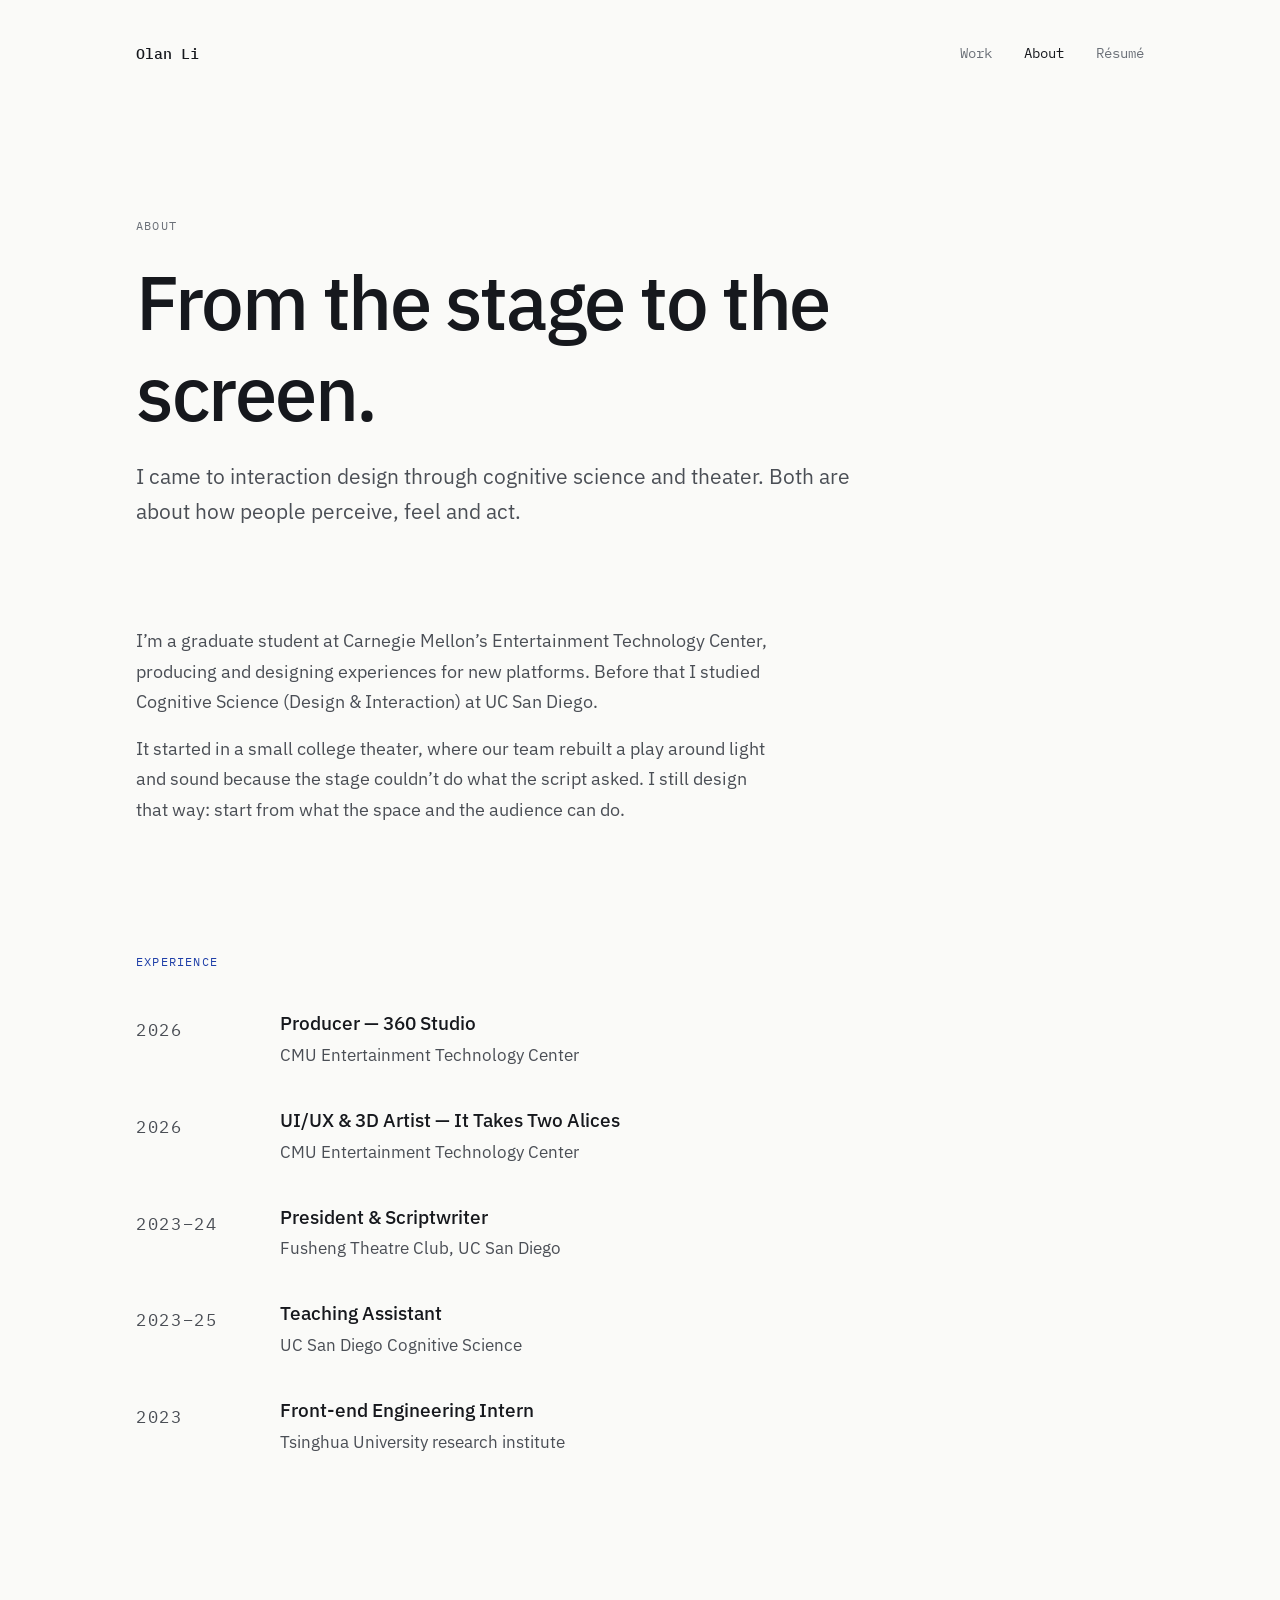
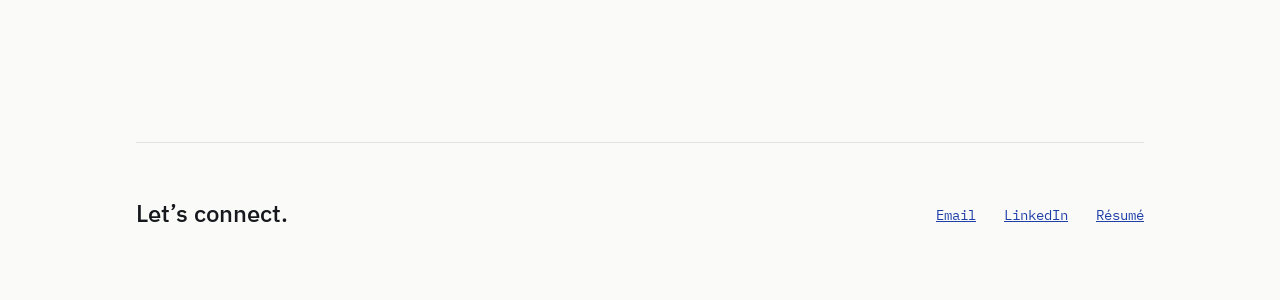
==== commit d75e884f: "Use the name Olan across the site Co-Authored-By: Claude Opus 5.5 <noreply@anthropic.com> Claude-Ses" ====
--- a/about.html
+++ b/about.html
@@ -3,8 +3,8 @@
 <head>
 <meta charset="utf-8">
 <meta name="viewport" content="width=device-width, initial-scale=1">
-<title>About — Oulan Li</title>
-<meta name="description" content="About Oulan Li.">
+<title>About — Olan Li</title>
+<meta name="description" content="About Olan Li.">
 <link rel="preconnect" href="https://fonts.googleapis.com">
 <link rel="preconnect" href="https://fonts.gstatic.com" crossorigin>
 <link href="https://fonts.googleapis.com/css2?family=IBM+Plex+Mono:wght@400;500&family=IBM+Plex+Sans:wght@400;500;600&display=swap" rel="stylesheet">
@@ -13,8 +13,8 @@
 <body>
 <div class="wrap">
   <header class="site-header">
-    <a class="name" href="index.html">Oulan Li</a>
-    <nav aria-label="Main"><a href="index.html#work">Work</a><a href="about.html" aria-current="page">About</a><a href="assets/Oulan-Li-Resume.pdf">Résumé</a></nav>
+    <a class="name" href="index.html">Olan Li</a>
+    <nav aria-label="Main"><a href="index.html#work">Work</a><a href="about.html" aria-current="page">About</a><a href="assets/Olan-Li-Resume.pdf">Résumé</a></nav>
   </header>
   <main>
     <header class="cs-head" style="text-align:left; margin:0; max-width:760px"><p class="label">About</p><h1>From the stage to the screen.</h1>
@@ -31,7 +31,7 @@
   </main>
   <footer class="site-footer">
     <h2>Let’s connect.</h2>
-    <div class="links"><a href="mailto:YOUR-EMAIL">Email</a><a href="https://www.linkedin.com/in/oulan-li-69a9032a8">LinkedIn</a><a href="assets/Oulan-Li-Resume.pdf">Résumé</a></div>
+    <div class="links"><a href="mailto:YOUR-EMAIL">Email</a><a href="https://www.linkedin.com/in/oulan-li-69a9032a8">LinkedIn</a><a href="assets/Olan-Li-Resume.pdf">Résumé</a></div>
   </footer>
 </div>
 </body>
--- a/assets/style.css
+++ b/assets/style.css
@@ -1,4 +1,4 @@
-/* Oulan Li — portfolio
+/* Olan Li — portfolio
    Colors and fonts are variables here; every page uses them. */
 :root {
   --bg: #FAFAF8;
@@ -82,7 +82,7 @@
 .cs-section p { color: var(--body); }
 
 /* Wide blocks break out of the reading column */
-.wide { width: min(var(--max), 100vw - 2 * var(--gutter)); position: relative; left: 50%; transform: translateX(-50%); }
+.wide { width: min(var(--max) - 2 * var(--gutter), 100vw - 2 * var(--gutter)); position: relative; left: 50%; transform: translateX(-50%); }
 
 .hmw { margin-top: 40px; font-size: clamp(22px, 2.4vw, 28px); line-height: 1.4; color: var(--ink); }
 
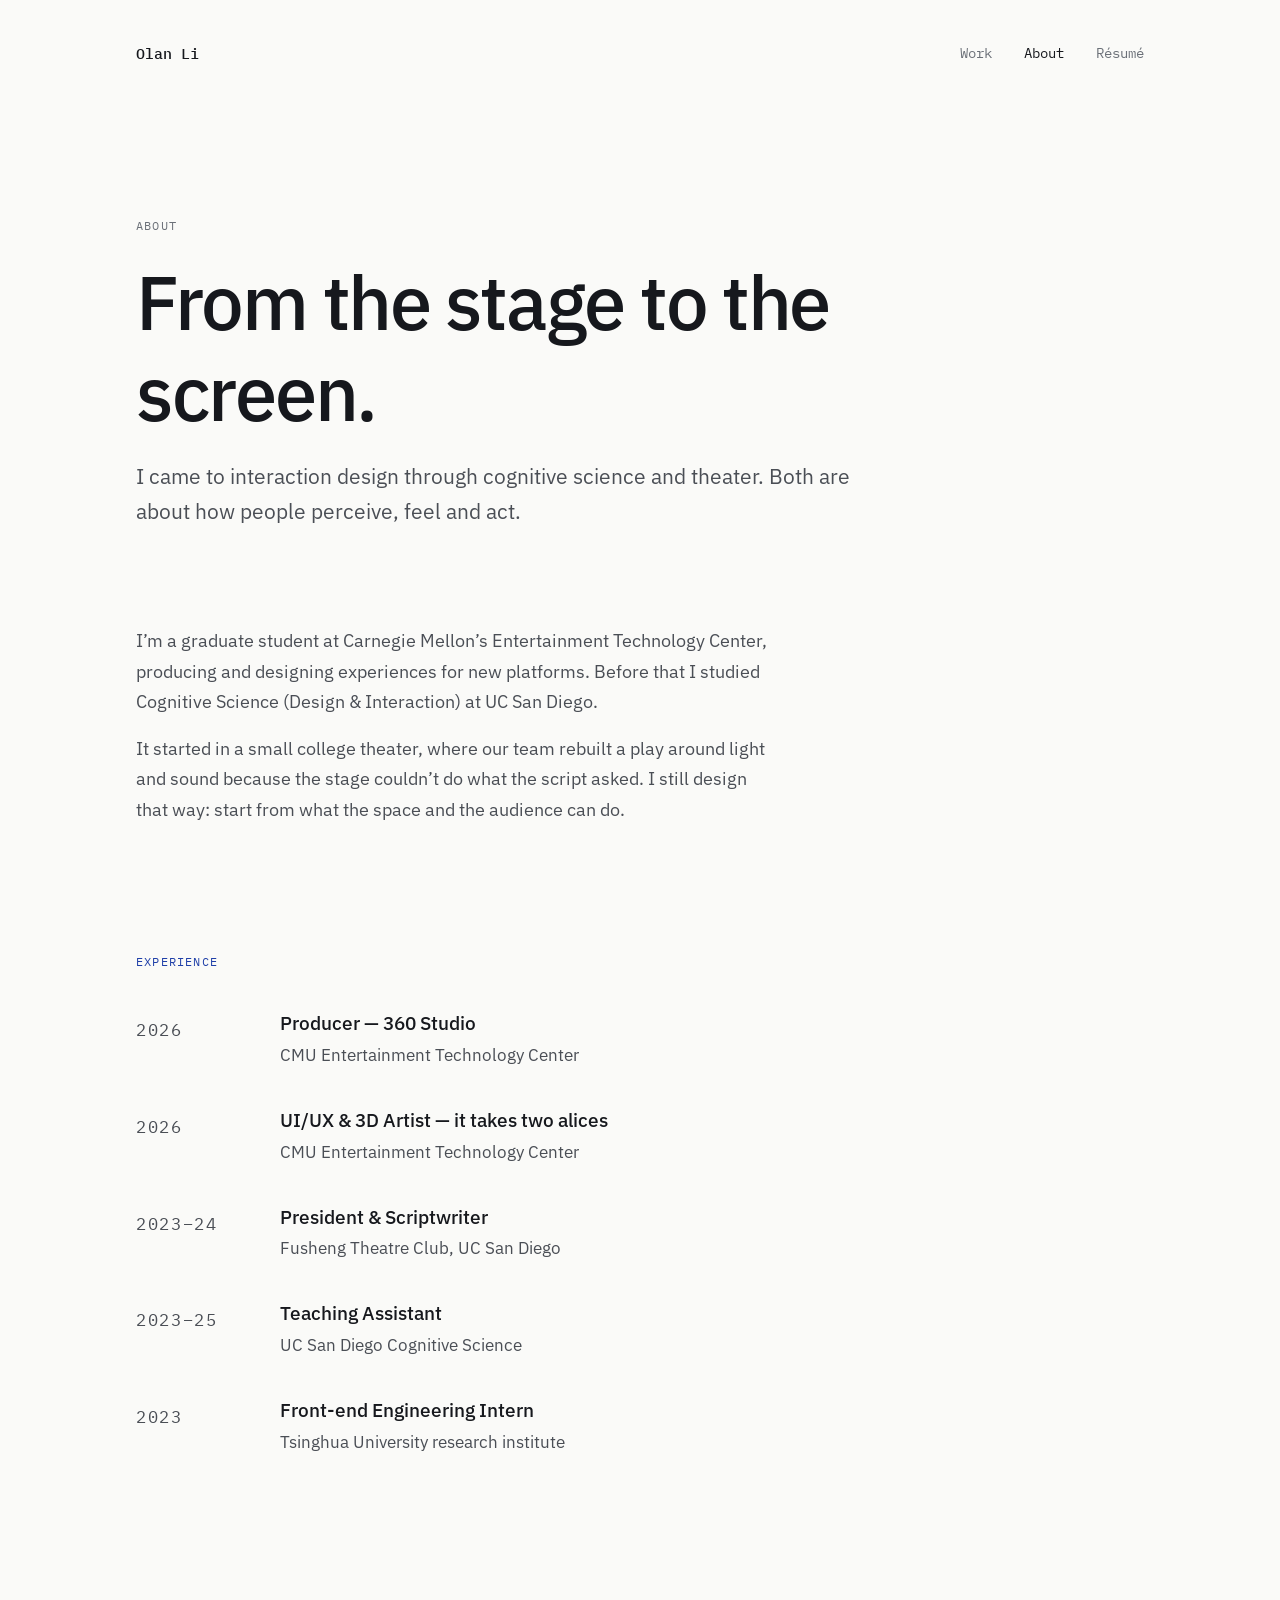
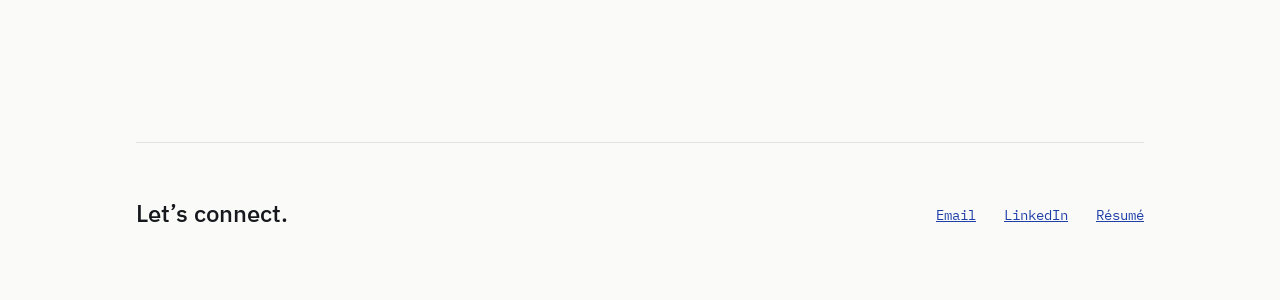
==== commit c8591617: "Write it takes two alices in lowercase Co-Authored-By: Claude Opus 5.5 <noreply@anthropic.com> Claud" ====
--- a/about.html
+++ b/about.html
@@ -25,7 +25,7 @@
         <p>It started in a small college theater, where our team rebuilt a play around light and sound because the stage couldn’t do what the script asked. I still design that way: start from what the space and the audience can do.</p>
       </section>
       <section class="cs-section"><p class="label">Experience</p>
-        <div class="steps"><div class="step"><p class="label">2026</p><div><h3>Producer — 360 Studio</h3><p>CMU Entertainment Technology Center</p></div></div><div class="step"><p class="label">2026</p><div><h3>UI/UX & 3D Artist — It Takes Two Alices</h3><p>CMU Entertainment Technology Center</p></div></div><div class="step"><p class="label">2023–24</p><div><h3>President & Scriptwriter</h3><p>Fusheng Theatre Club, UC San Diego</p></div></div><div class="step"><p class="label">2023–25</p><div><h3>Teaching Assistant</h3><p>UC San Diego Cognitive Science</p></div></div><div class="step"><p class="label">2023</p><div><h3>Front-end Engineering Intern</h3><p>Tsinghua University research institute</p></div></div></div>
+        <div class="steps"><div class="step"><p class="label">2026</p><div><h3>Producer — 360 Studio</h3><p>CMU Entertainment Technology Center</p></div></div><div class="step"><p class="label">2026</p><div><h3>UI/UX & 3D Artist — it takes two alices</h3><p>CMU Entertainment Technology Center</p></div></div><div class="step"><p class="label">2023–24</p><div><h3>President & Scriptwriter</h3><p>Fusheng Theatre Club, UC San Diego</p></div></div><div class="step"><p class="label">2023–25</p><div><h3>Teaching Assistant</h3><p>UC San Diego Cognitive Science</p></div></div><div class="step"><p class="label">2023</p><div><h3>Front-end Engineering Intern</h3><p>Tsinghua University research institute</p></div></div></div>
       </section>
     </div>
   </main>
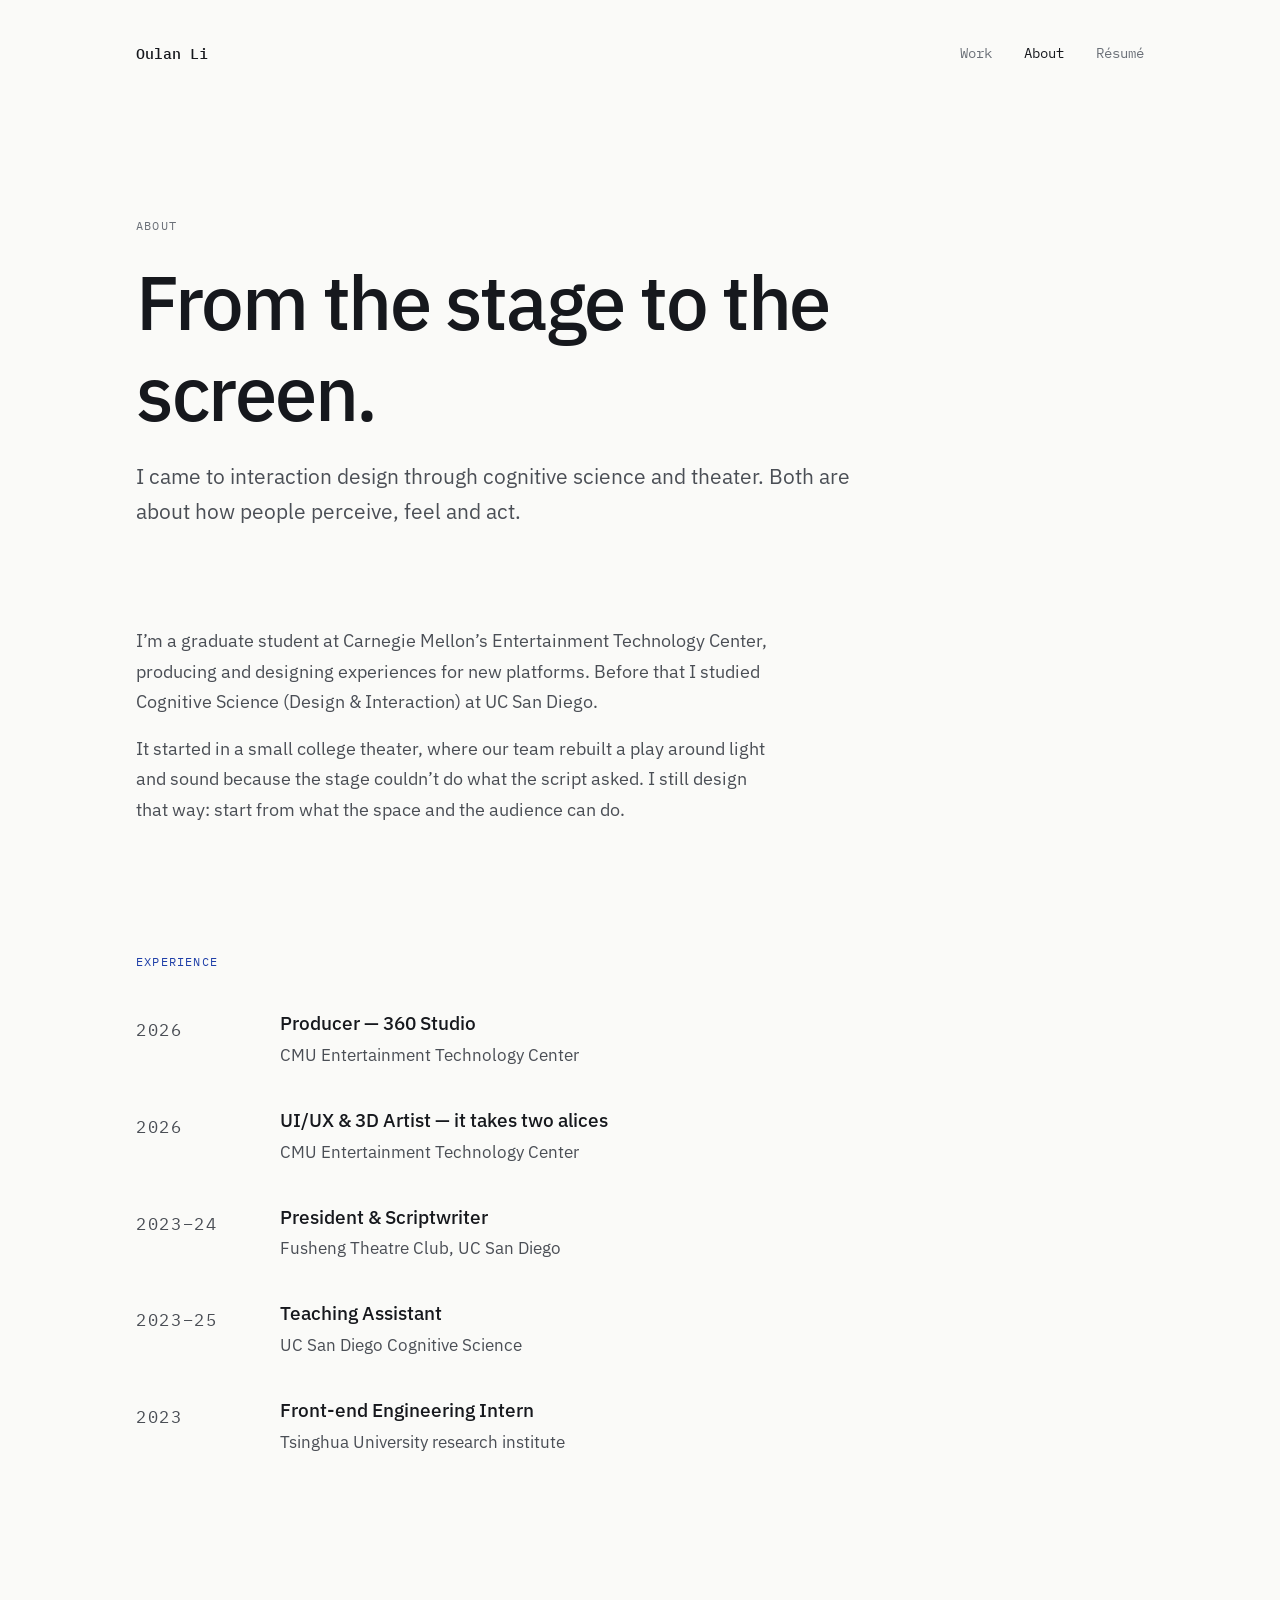
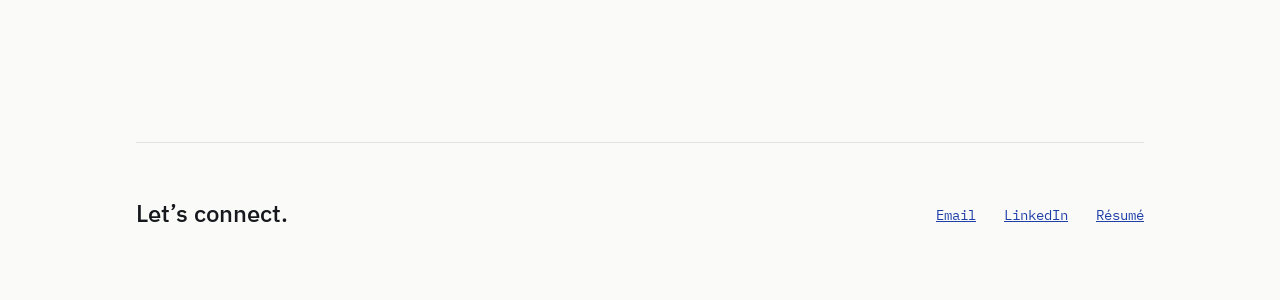
==== commit 3ac5269f: "Use the name Oulan again, with pronunciation \oh·lan\ Co-Authored-By: Claude Opus 5.5 <noreply@anthr" ====
--- a/about.html
+++ b/about.html
@@ -3,8 +3,8 @@
 <head>
 <meta charset="utf-8">
 <meta name="viewport" content="width=device-width, initial-scale=1">
-<title>About — Olan Li</title>
-<meta name="description" content="About Olan Li.">
+<title>About — Oulan Li</title>
+<meta name="description" content="About Oulan Li.">
 <link rel="preconnect" href="https://fonts.googleapis.com">
 <link rel="preconnect" href="https://fonts.gstatic.com" crossorigin>
 <link href="https://fonts.googleapis.com/css2?family=IBM+Plex+Mono:wght@400;500&family=IBM+Plex+Sans:wght@400;500;600&display=swap" rel="stylesheet">
@@ -13,8 +13,8 @@
 <body>
 <div class="wrap">
   <header class="site-header">
-    <a class="name" href="index.html">Olan Li</a>
-    <nav aria-label="Main"><a href="index.html#work">Work</a><a href="about.html" aria-current="page">About</a><a href="assets/Olan-Li-Resume.pdf">Résumé</a></nav>
+    <a class="name" href="index.html">Oulan Li</a>
+    <nav aria-label="Main"><a href="index.html#work">Work</a><a href="about.html" aria-current="page">About</a><a href="assets/Oulan-Li-Resume.pdf">Résumé</a></nav>
   </header>
   <main>
     <header class="cs-head" style="text-align:left; margin:0; max-width:760px"><p class="label">About</p><h1>From the stage to the screen.</h1>
@@ -31,7 +31,7 @@
   </main>
   <footer class="site-footer">
     <h2>Let’s connect.</h2>
-    <div class="links"><a href="mailto:YOUR-EMAIL">Email</a><a href="https://www.linkedin.com/in/oulan-li-69a9032a8">LinkedIn</a><a href="assets/Olan-Li-Resume.pdf">Résumé</a></div>
+    <div class="links"><a href="mailto:YOUR-EMAIL">Email</a><a href="https://www.linkedin.com/in/oulan-li-69a9032a8">LinkedIn</a><a href="assets/Oulan-Li-Resume.pdf">Résumé</a></div>
   </footer>
 </div>
 </body>
--- a/assets/style.css
+++ b/assets/style.css
@@ -1,4 +1,4 @@
-/* Olan Li — portfolio
+/* Oulan Li — portfolio
    Colors and fonts are variables here; every page uses them. */
 :root {
   --bg: #FAFAF8;
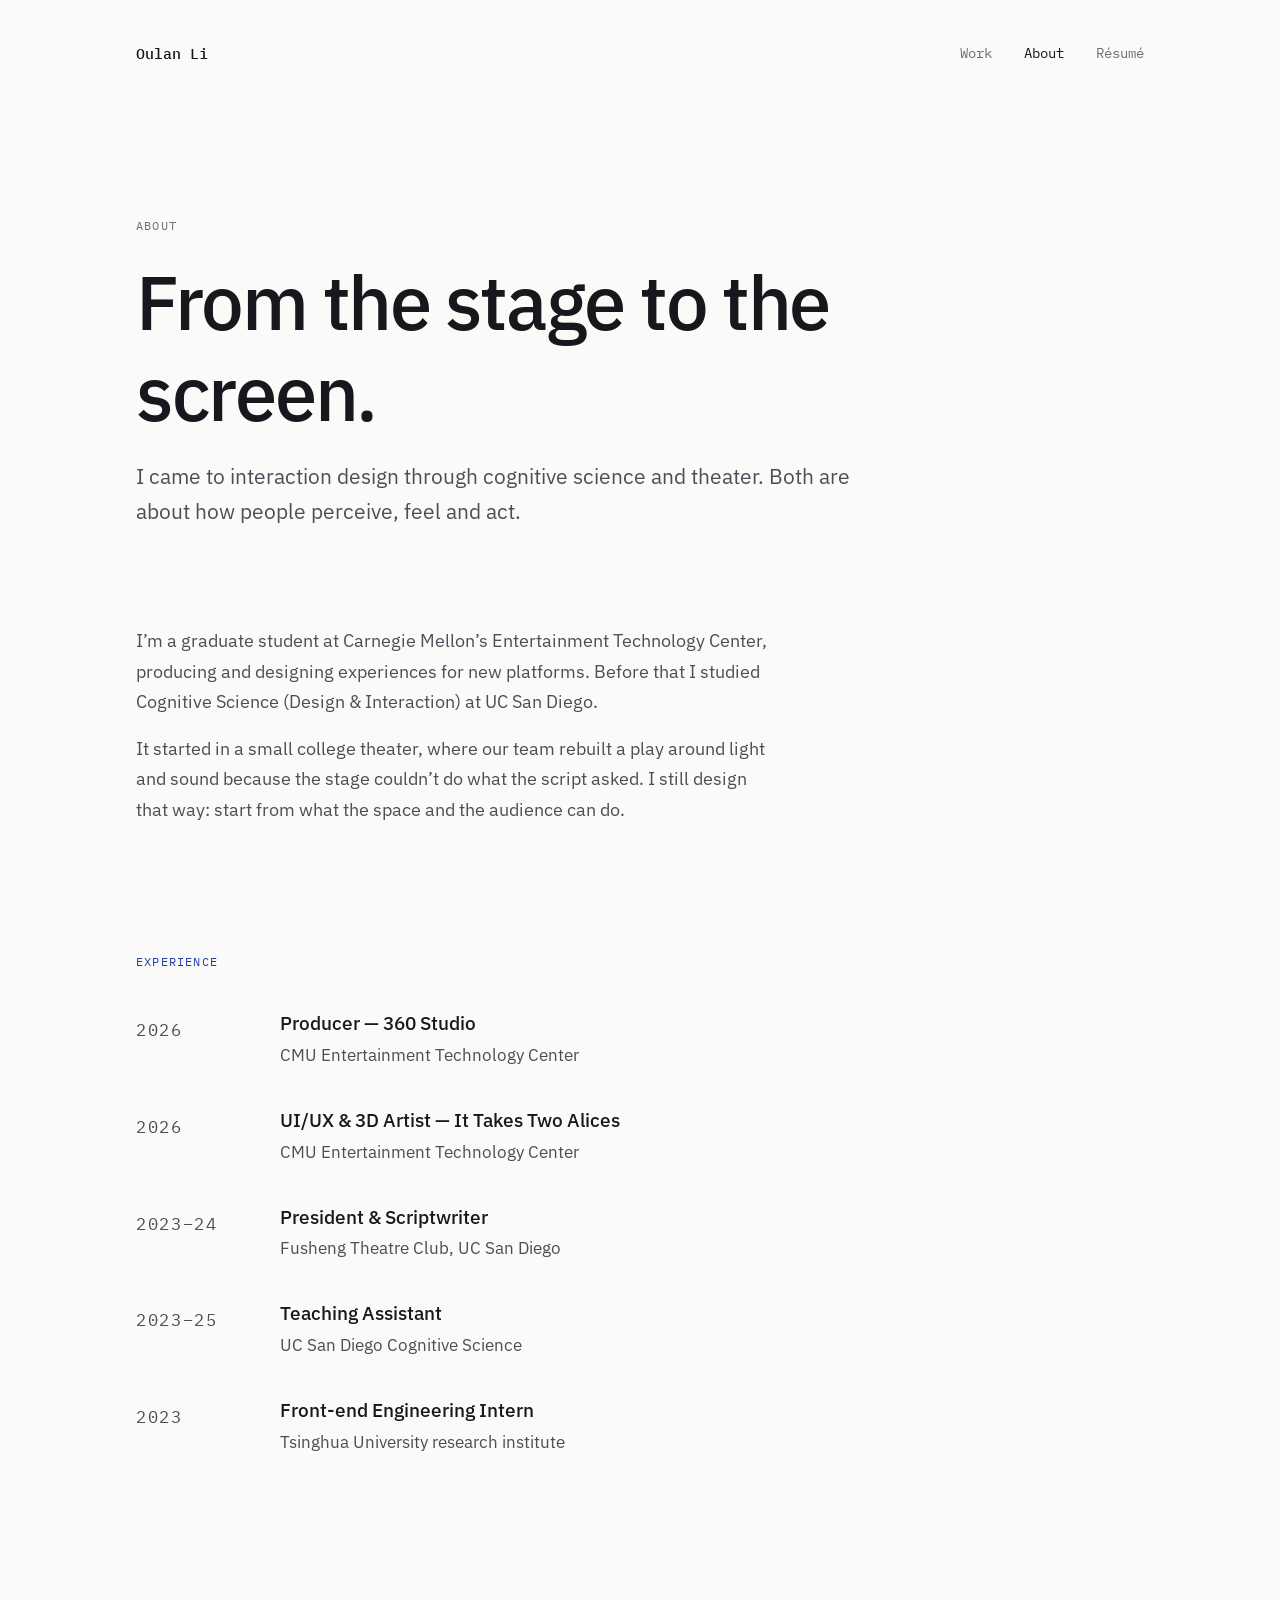
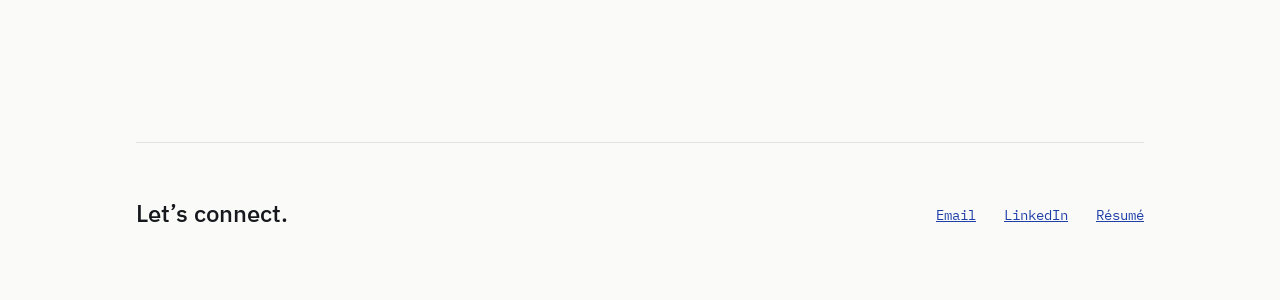
==== commit 0b7ecc6a: "Title-case It Takes Two Alices; intro: various interfaces, link ETC Co-Authored-By: Claude Opus 5.5 " ====
--- a/about.html
+++ b/about.html
@@ -25,7 +25,7 @@
         <p>It started in a small college theater, where our team rebuilt a play around light and sound because the stage couldn’t do what the script asked. I still design that way: start from what the space and the audience can do.</p>
       </section>
       <section class="cs-section"><p class="label">Experience</p>
-        <div class="steps"><div class="step"><p class="label">2026</p><div><h3>Producer — 360 Studio</h3><p>CMU Entertainment Technology Center</p></div></div><div class="step"><p class="label">2026</p><div><h3>UI/UX & 3D Artist — it takes two alices</h3><p>CMU Entertainment Technology Center</p></div></div><div class="step"><p class="label">2023–24</p><div><h3>President & Scriptwriter</h3><p>Fusheng Theatre Club, UC San Diego</p></div></div><div class="step"><p class="label">2023–25</p><div><h3>Teaching Assistant</h3><p>UC San Diego Cognitive Science</p></div></div><div class="step"><p class="label">2023</p><div><h3>Front-end Engineering Intern</h3><p>Tsinghua University research institute</p></div></div></div>
+        <div class="steps"><div class="step"><p class="label">2026</p><div><h3>Producer — 360 Studio</h3><p>CMU Entertainment Technology Center</p></div></div><div class="step"><p class="label">2026</p><div><h3>UI/UX & 3D Artist — It Takes Two Alices</h3><p>CMU Entertainment Technology Center</p></div></div><div class="step"><p class="label">2023–24</p><div><h3>President & Scriptwriter</h3><p>Fusheng Theatre Club, UC San Diego</p></div></div><div class="step"><p class="label">2023–25</p><div><h3>Teaching Assistant</h3><p>UC San Diego Cognitive Science</p></div></div><div class="step"><p class="label">2023</p><div><h3>Front-end Engineering Intern</h3><p>Tsinghua University research institute</p></div></div></div>
       </section>
     </div>
   </main>
